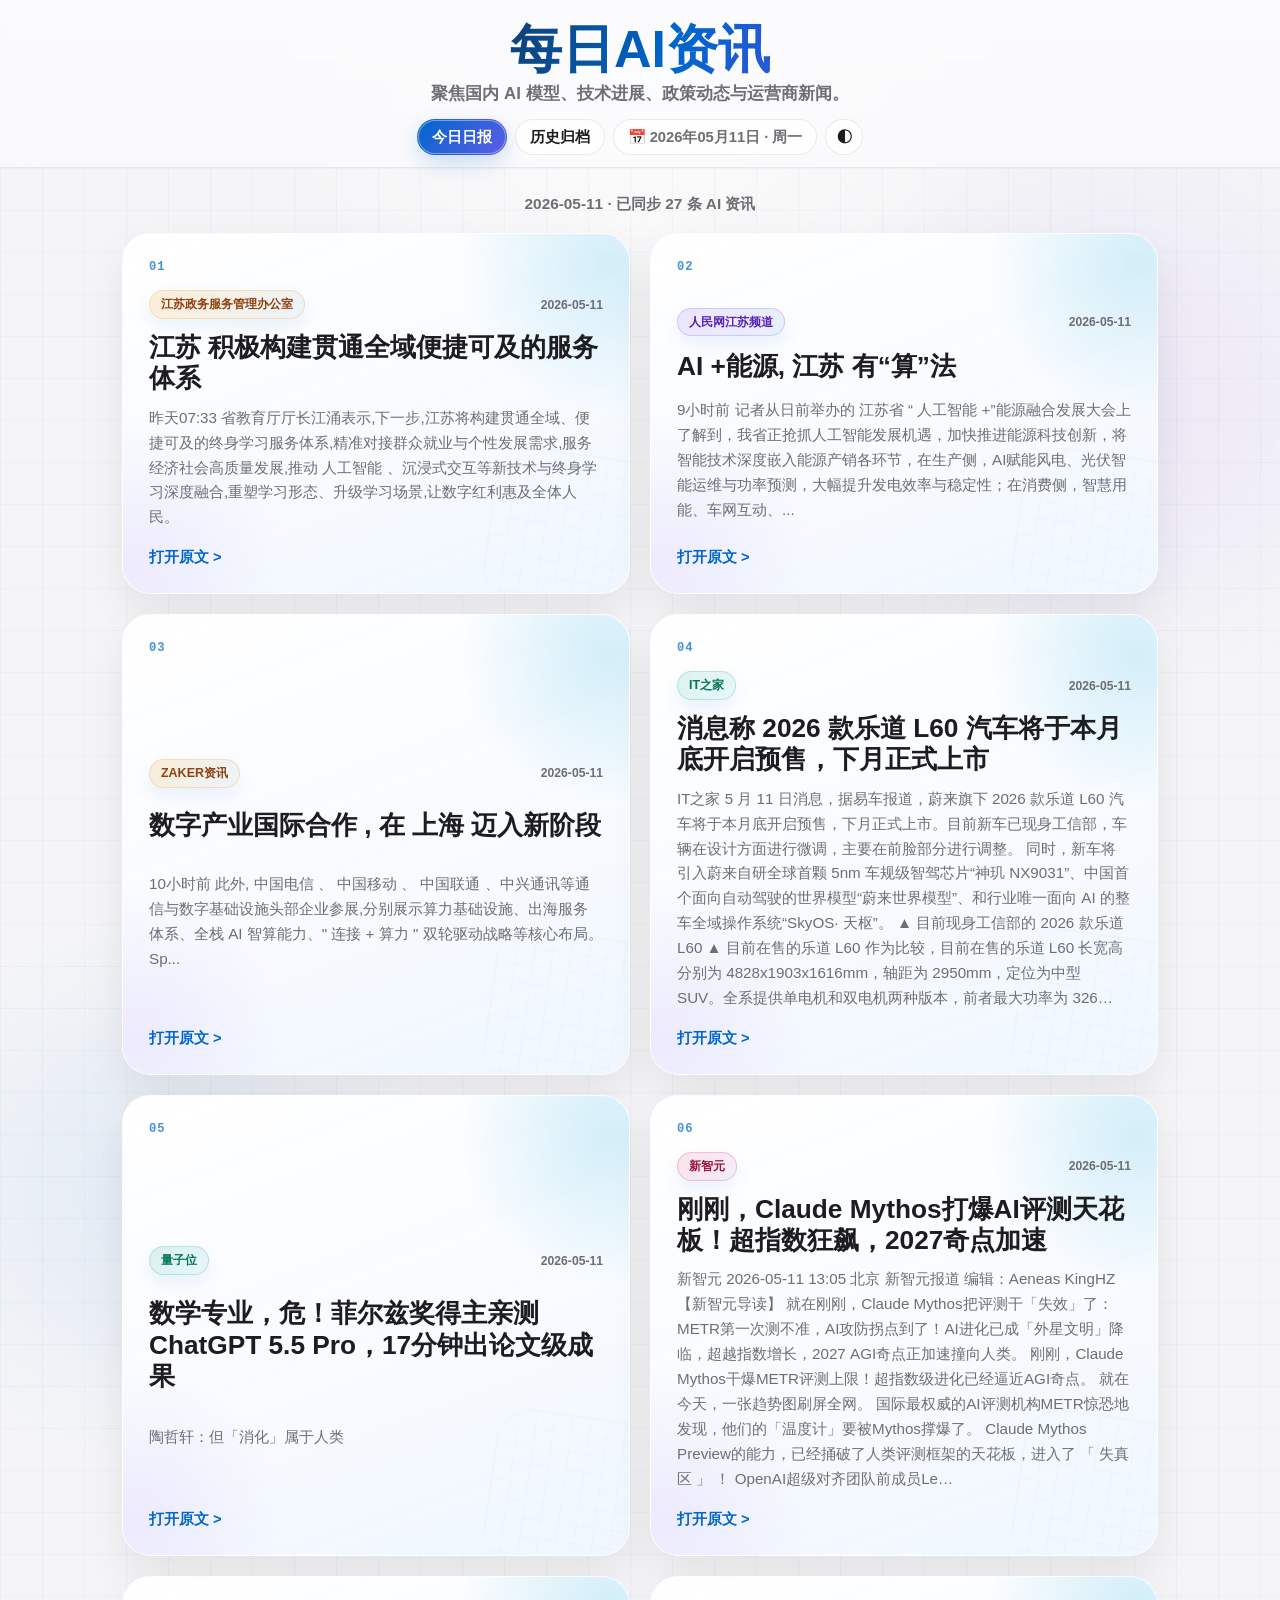
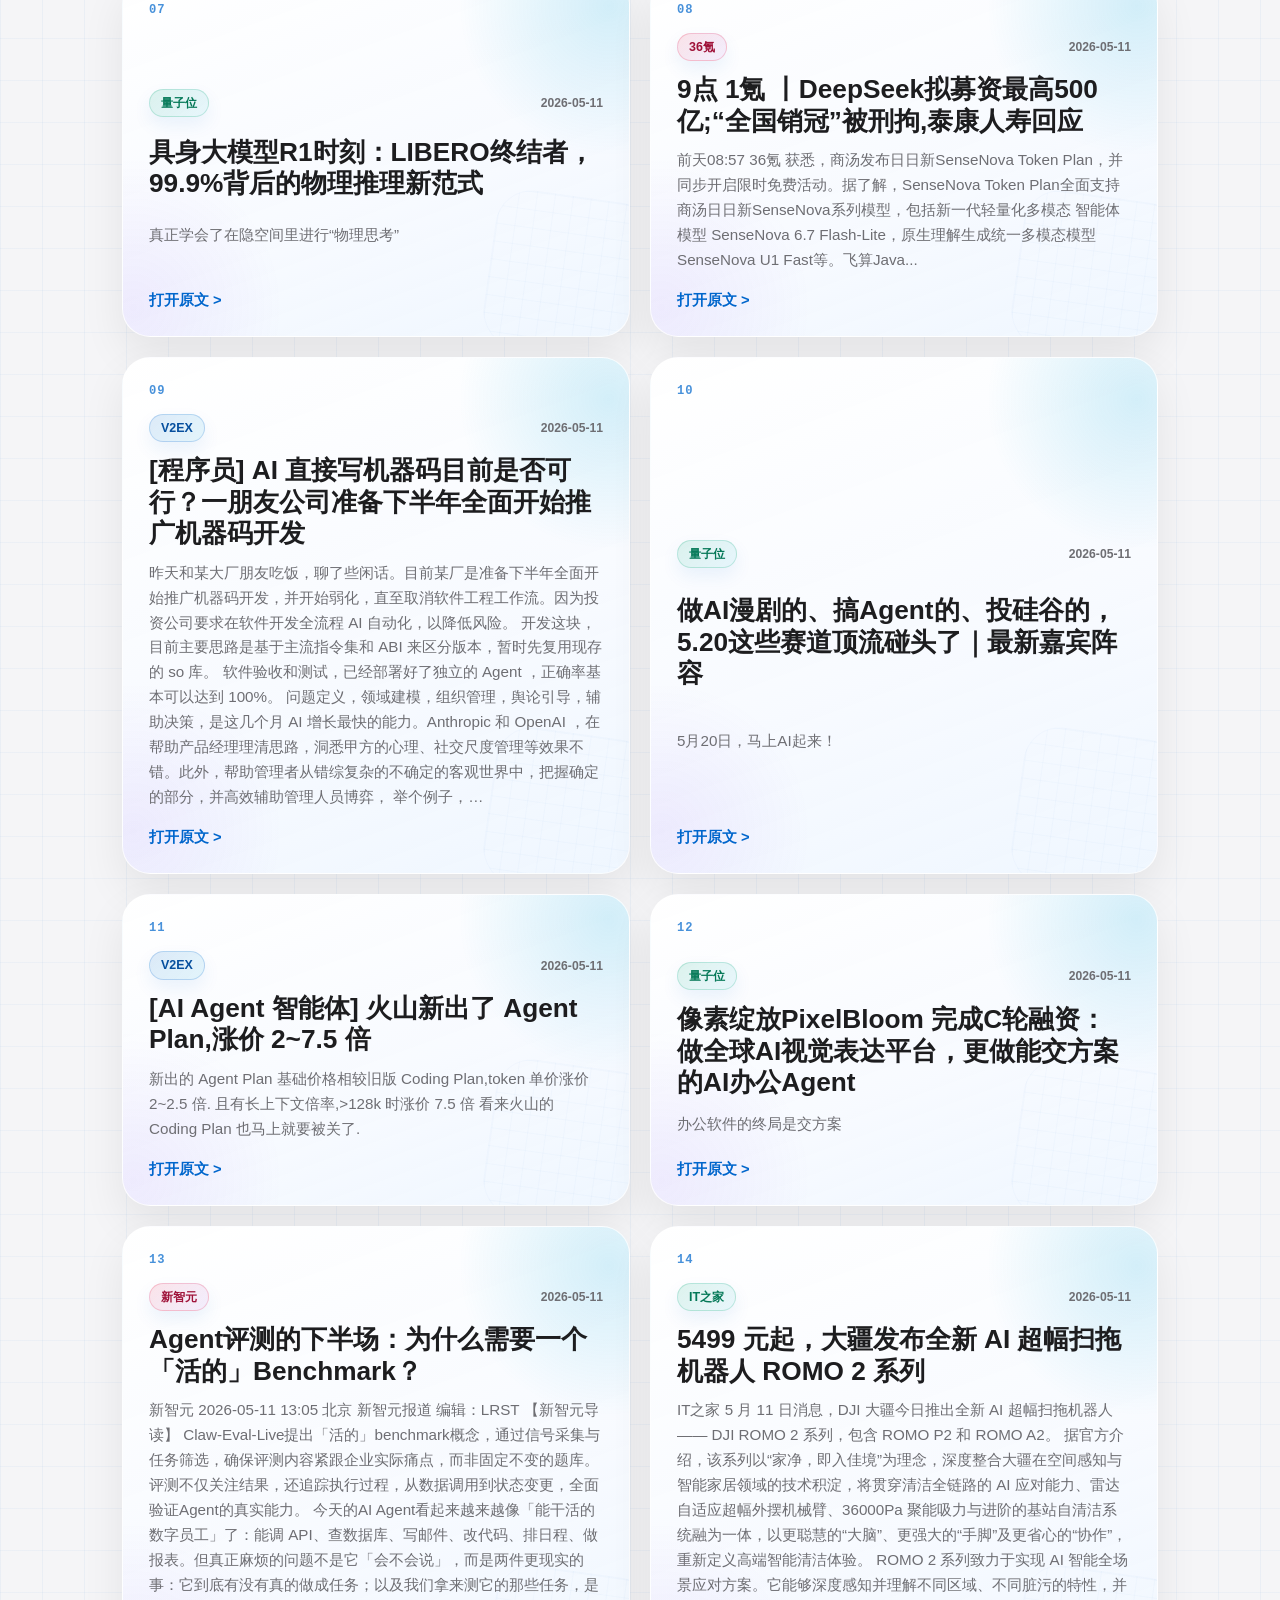
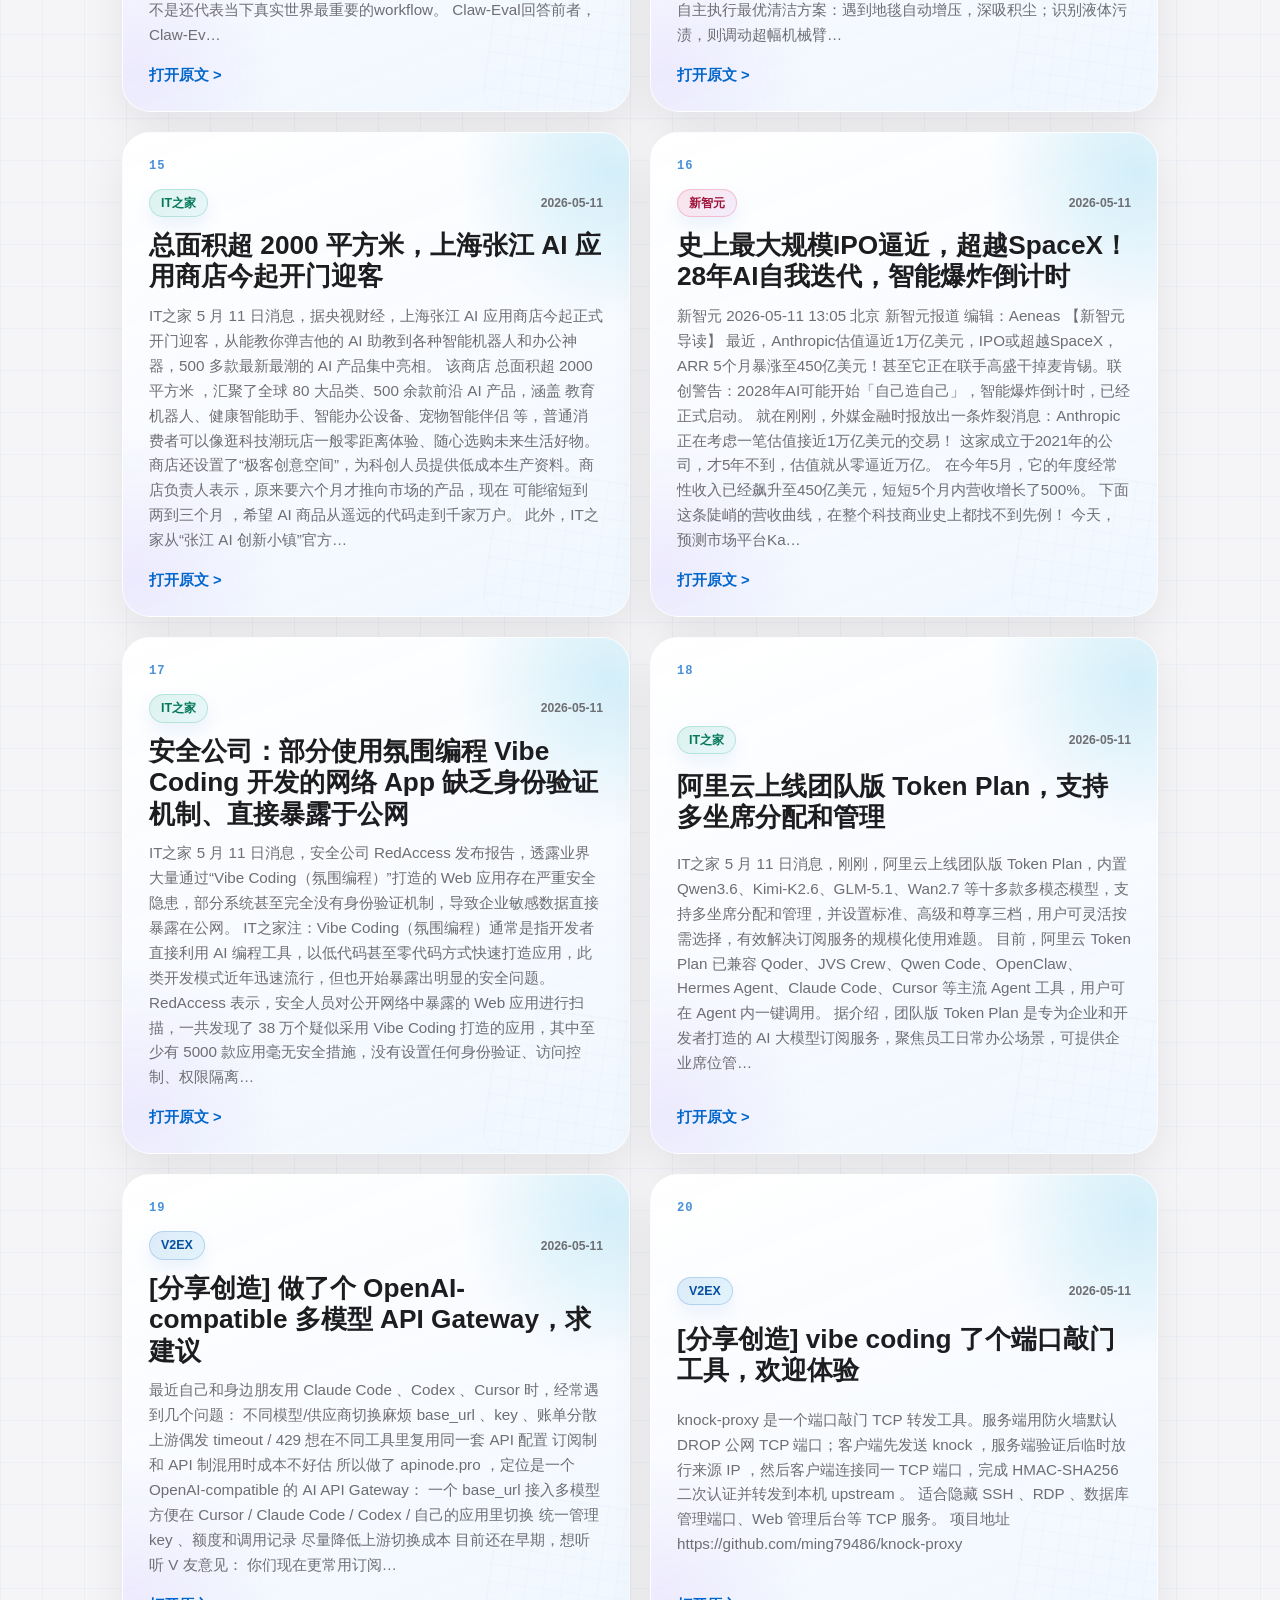
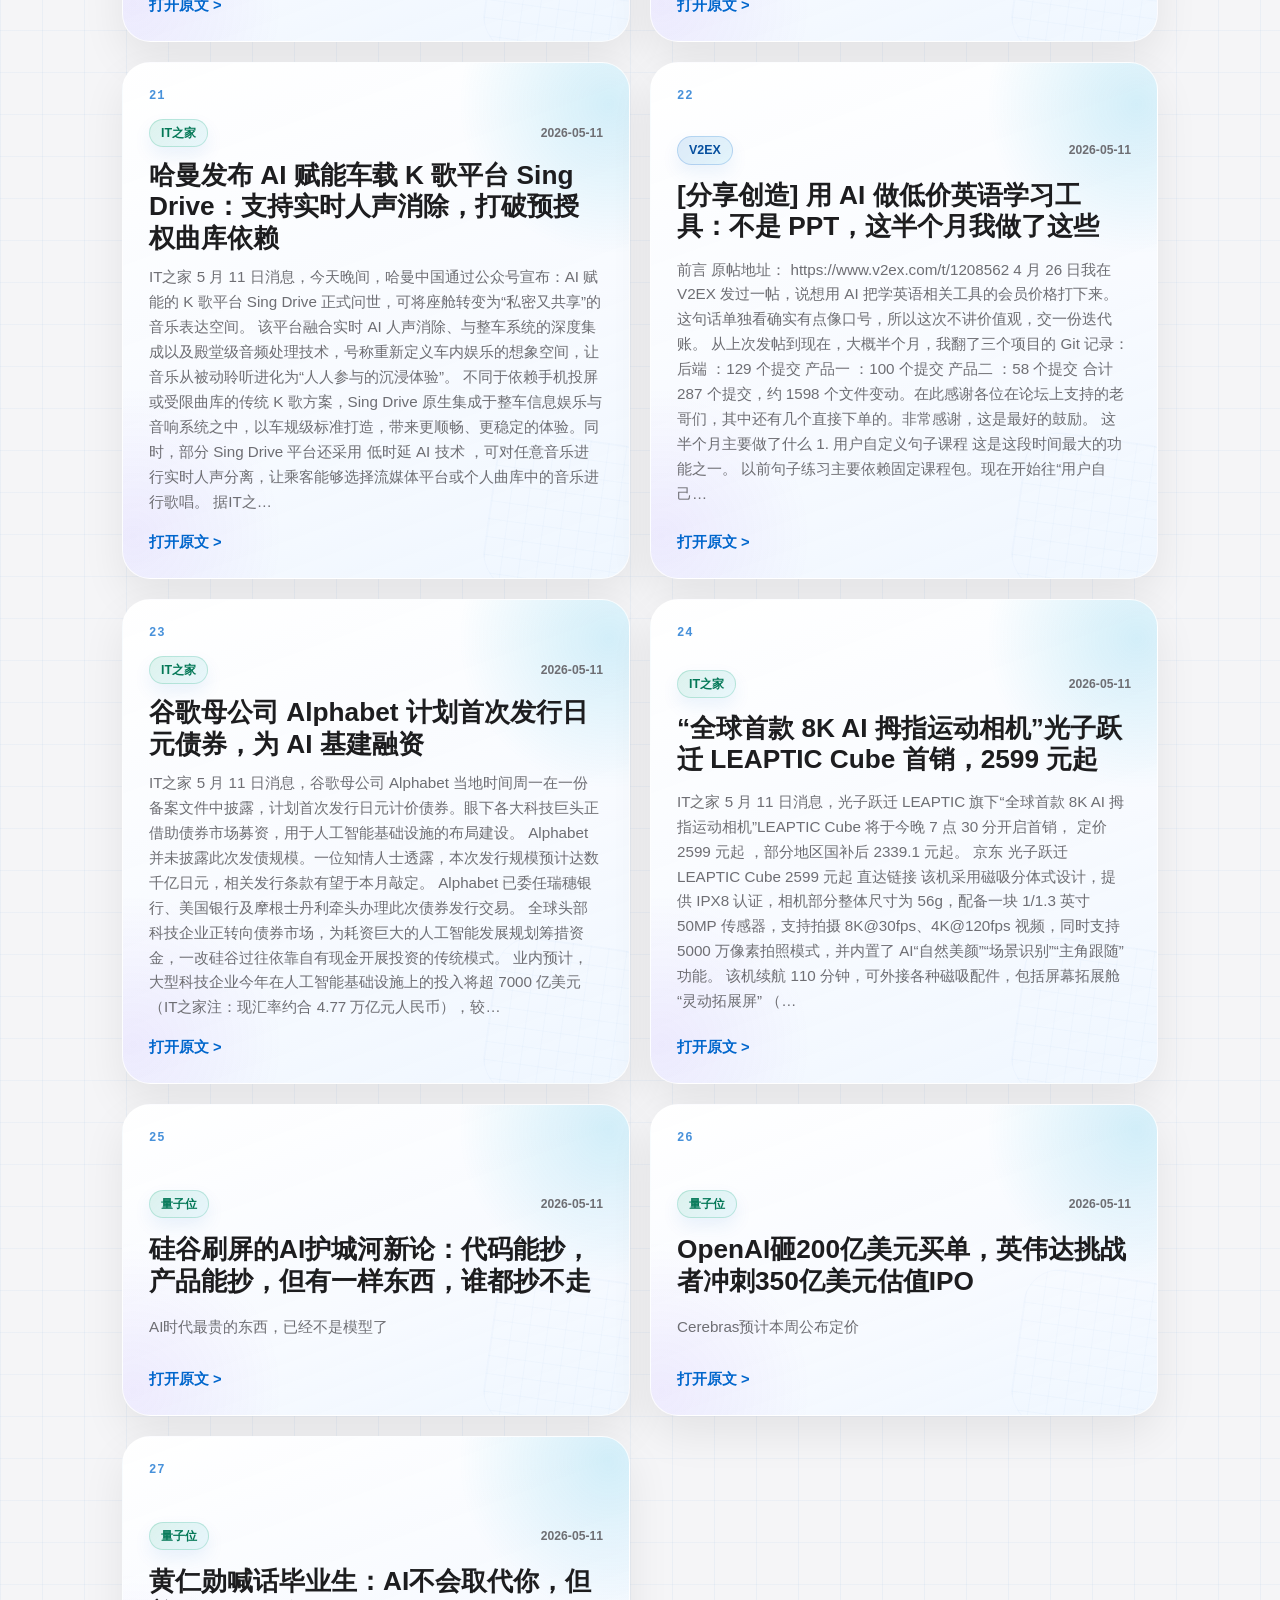
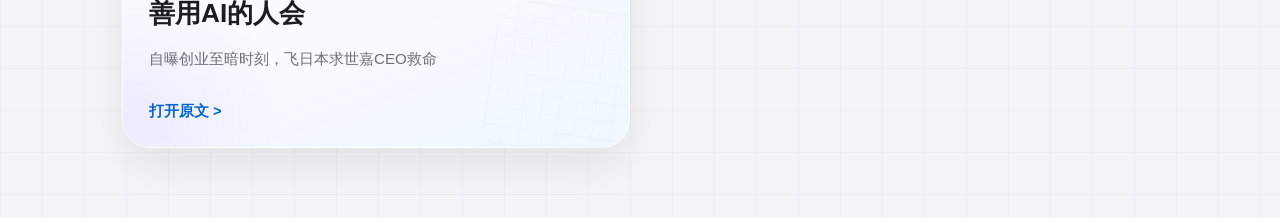
==== docs/ai-news.html @ 4b7abf81 "Baseline AI daily brief RSS" ====
<!doctype html>
<html lang="zh-CN">
<head>
  <meta charset="utf-8">
  <meta name="viewport" content="width=device-width, initial-scale=1">
  <title>每日AI资讯</title>
  <link rel="stylesheet" href="assets/css/ai-news.css">
</head>
<body data-page="today">
  <header class="site-header">
    <div class="site-header-inner">
      <h1>每日AI资讯</h1>
      <p class="site-subtitle">聚焦国内 AI 模型、技术进展、政策动态与运营商新闻。</p>
      <nav class="main-menu" aria-label="页面菜单">
        <a class="menu-item active" href="ai-news.html">今日日报</a>
        <a class="menu-item" href="ai-news-archive.html">历史归档</a>
        <span class="menu-date" id="active-date">📅 加载中</span>
        <button class="theme-toggle" id="theme-toggle" type="button" aria-label="切换深浅色" title="切换深浅色">◐</button>
      </nav>
    </div>
  </header>

  <main class="page-shell">
    <section class="brief-line" id="brief-line">正在同步资讯流</section>
    <section class="news-board" id="news-board"></section>
    <section class="empty-state" id="empty-state" hidden>暂无匹配资讯</section>
  </main>

  <script src="assets/js/ai-news.js" defer></script>
</body>
</html>
---- docs/assets/css/ai-news.css ----
:root {
  color-scheme: light;
  --bg: #f5f5f7;
  --surface: #ffffff;
  --surface-soft: #fbfbfd;
  --text: #1d1d1f;
  --muted: #6e6e73;
  --line: rgba(0, 0, 0, 0.08);
  --tech-line: rgba(0, 102, 204, 0.16);
  --blue: #0066cc;
  --blue-hover: #0071e3;
  --cyan: #00a7d9;
  --green: #00a676;
  --orange: #f59e0b;
  --rose: #e11d48;
  --violet: #7c3aed;
  --shadow: 0 18px 44px rgba(0, 0, 0, 0.075);
}

:root[data-theme="dark"] {
  color-scheme: dark;
  --bg: #061018;
  --surface: #0d1722;
  --surface-soft: #132232;
  --text: #f2f4f8;
  --muted: #b4c1cf;
  --line: rgba(143, 213, 255, 0.16);
  --tech-line: rgba(43, 226, 255, 0.34);
  --blue: #39b8ff;
  --blue-hover: #72d8ff;
  --cyan: #27f0ff;
  --green: #4dffba;
  --orange: #f7b955;
  --rose: #ff6f9e;
  --violet: #8e7cff;
  --shadow: 0 18px 52px rgba(0, 0, 0, 0.46);
}

* {
  box-sizing: border-box;
}

html {
  background: var(--bg);
}

body {
  min-height: 100vh;
  margin: 0;
  background:
    linear-gradient(90deg, rgba(0, 102, 204, 0.045) 1px, transparent 1px),
    linear-gradient(180deg, rgba(0, 102, 204, 0.035) 1px, transparent 1px),
    radial-gradient(circle at 12% 18%, rgba(0, 113, 227, 0.08), transparent 280px),
    radial-gradient(circle at 88% 6%, rgba(124, 58, 237, 0.08), transparent 300px),
    radial-gradient(circle at top, rgba(255, 255, 255, 0.9), transparent 390px),
    var(--bg);
  background-size: 42px 42px, 42px 42px, auto, auto, auto, auto;
  color: var(--text);
  font-family: -apple-system, BlinkMacSystemFont, "SF Pro Text", "Helvetica Neue", "PingFang SC", "Microsoft YaHei", Arial, sans-serif;
  -webkit-font-smoothing: antialiased;
}

:root[data-theme="dark"] body {
  background:
    linear-gradient(90deg, rgba(39, 240, 255, 0.075) 1px, transparent 1px),
    linear-gradient(180deg, rgba(57, 184, 255, 0.055) 1px, transparent 1px),
    radial-gradient(circle at 16% 16%, rgba(39, 240, 255, 0.16), transparent 300px),
    radial-gradient(circle at 86% 4%, rgba(77, 255, 186, 0.1), transparent 300px),
    radial-gradient(circle at top, rgba(15, 39, 58, 0.82), transparent 420px),
    var(--bg);
  background-size: 42px 42px, 42px 42px, auto, auto, auto, auto;
}

a {
  color: inherit;
}

.site-header {
  position: sticky;
  top: 0;
  z-index: 10;
  border-bottom: 1px solid var(--line);
  background: linear-gradient(180deg, rgba(251, 251, 253, 0.86), rgba(251, 251, 253, 0.7));
  backdrop-filter: saturate(180%) blur(20px);
}

:root[data-theme="dark"] .site-header {
  background: linear-gradient(180deg, rgba(7, 17, 27, 0.94), rgba(7, 17, 27, 0.78));
  box-shadow: 0 1px 0 rgba(39, 240, 255, 0.1), 0 18px 38px rgba(0, 0, 0, 0.22);
}

.site-header-inner {
  max-width: 1080px;
  margin: 0 auto;
  padding: 14px 22px 12px;
}

.site-header h1 {
  margin: 8px auto 6px;
  max-width: 860px;
  font-size: clamp(1.7rem, 4.6vw, 3.25rem);
  line-height: 1.05;
  letter-spacing: 0;
  text-align: center;
  background: linear-gradient(105deg, #1d1d1f 14%, #0066cc 54%, #7c3aed 90%);
  -webkit-background-clip: text;
  background-clip: text;
  color: transparent;
}

:root[data-theme="dark"] .site-header h1 {
  background: linear-gradient(105deg, #f2f4f8 10%, #27f0ff 48%, #4dffba 88%);
  -webkit-background-clip: text;
  background-clip: text;
}

.site-subtitle {
  max-width: 720px;
  margin: 0 auto 14px;
  color: var(--muted);
  font-size: clamp(0.9rem, 1.6vw, 1.05rem);
  font-weight: 600;
  line-height: 1.35;
  text-align: center;
}

.main-menu {
  display: flex;
  flex-wrap: wrap;
  gap: 8px;
  align-items: center;
  justify-content: center;
}

.menu-item,
.menu-date,
.theme-toggle {
  display: inline-flex;
  align-items: center;
  min-height: 36px;
  border: 1px solid var(--line);
  border-radius: 999px;
  background: rgba(255, 255, 255, 0.72);
  color: var(--text);
  font: inherit;
  font-size: 0.92rem;
  font-weight: 600;
  padding: 7px 14px;
  text-decoration: none;
}

:root[data-theme="dark"] .menu-item,
:root[data-theme="dark"] .menu-date,
:root[data-theme="dark"] .theme-toggle {
  border-color: rgba(87, 208, 255, 0.28);
  background: rgba(12, 28, 43, 0.92);
  color: #dcefff;
  box-shadow: 0 0 0 1px rgba(39, 240, 255, 0.04) inset;
}

.menu-item,
.theme-toggle {
  transition: background-color 0.18s ease, color 0.18s ease, border-color 0.18s ease;
}

.theme-toggle {
  justify-content: center;
  width: 38px;
  cursor: pointer;
  padding: 0;
}

.menu-item:hover,
.menu-item.active,
.theme-toggle:hover {
  border-color: transparent;
  background: linear-gradient(135deg, var(--blue), #5e5ce6);
  color: #fff;
  box-shadow: 0 8px 22px rgba(0, 102, 204, 0.2), 0 0 0 1px rgba(255, 255, 255, 0.4) inset;
}

:root[data-theme="dark"] .menu-item:hover,
:root[data-theme="dark"] .menu-item.active,
:root[data-theme="dark"] .theme-toggle:hover {
  border-color: rgba(39, 240, 255, 0.76);
  background: linear-gradient(135deg, rgba(0, 122, 255, 0.95), rgba(22, 213, 233, 0.86));
  color: #ffffff;
  box-shadow: 0 10px 26px rgba(39, 184, 255, 0.22), 0 0 0 1px rgba(208, 250, 255, 0.22) inset;
}

.menu-date {
  color: var(--muted);
}

:root[data-theme="dark"] .menu-date {
  color: #dcefff;
}

.page-shell {
  max-width: 1080px;
  margin: 0 auto;
  padding: 26px 22px 70px;
}

.brief-line {
  margin: 0 auto 18px;
  max-width: 760px;
  color: var(--muted);
  font-size: 0.96rem;
  font-weight: 600;
  text-align: center;
}

.archive-strip {
  margin: -8px 0 18px;
  overflow-x: auto;
  padding: 4px 0 8px;
  scrollbar-width: thin;
}

:root[data-theme="dark"] .archive-strip {
  scrollbar-color: rgba(39, 240, 255, 0.32) transparent;
}

.date-list {
  display: flex;
  flex-wrap: nowrap;
  gap: 10px;
  justify-content: flex-start;
  min-width: max-content;
}

.date-chip {
  display: inline-flex;
  gap: 8px;
  align-items: center;
  min-height: 38px;
  border: 1px solid var(--line);
  border-radius: 999px;
  background: var(--surface-soft);
  color: var(--text);
  cursor: pointer;
  font: inherit;
  font-size: 0.92rem;
  font-weight: 600;
  padding: 8px 13px;
  transition: background-color 0.18s ease, color 0.18s ease;
}

:root[data-theme="dark"] .date-chip {
  border-color: rgba(87, 208, 255, 0.28);
  background: rgba(12, 28, 43, 0.92);
  color: #dcefff;
}

.date-chip strong {
  display: inline-flex;
  align-items: center;
  justify-content: center;
  min-width: 26px;
  height: 22px;
  border-radius: 999px;
  background: rgba(0, 102, 204, 0.1);
  color: var(--blue);
  font-size: 0.78rem;
  font-weight: 800;
  line-height: 1;
}

.date-chip.active,
.date-chip:hover {
  background: linear-gradient(135deg, var(--blue), #5e5ce6);
  color: #fff;
  border-color: transparent;
}

:root[data-theme="dark"] .date-chip.active,
:root[data-theme="dark"] .date-chip:hover {
  background: linear-gradient(135deg, rgba(0, 122, 255, 0.95), rgba(22, 213, 233, 0.86));
  box-shadow: 0 10px 26px rgba(39, 184, 255, 0.18);
}

.date-chip.active strong,
.date-chip:hover strong {
  background: rgba(255, 255, 255, 0.22);
  color: #fff;
}

.news-board {
  display: grid;
  grid-template-columns: repeat(2, minmax(0, 1fr));
  gap: 20px;
}

.news-card {
  position: relative;
  display: grid;
  gap: 16px;
  min-height: 312px;
  overflow: hidden;
  border: 1px solid rgba(255, 255, 255, 0.82);
  border-radius: 28px;
  background:
    radial-gradient(circle at 96% 8%, rgba(0, 167, 217, 0.16), transparent 150px),
    radial-gradient(circle at 2% 92%, rgba(124, 58, 237, 0.08), transparent 150px),
    linear-gradient(160deg, rgba(255, 255, 255, 0.98) 0%, rgba(247, 250, 255, 0.96) 58%, rgba(238, 246, 255, 0.92) 100%),
    var(--surface);
  box-shadow: var(--shadow);
  padding: 26px;
  transition: transform 0.22s ease, box-shadow 0.22s ease, border-color 0.22s ease;
}

:root[data-theme="dark"] .news-card {
  border-color: rgba(87, 208, 255, 0.17);
  background:
    radial-gradient(circle at 96% 8%, rgba(39, 240, 255, 0.14), transparent 150px),
    radial-gradient(circle at 2% 92%, rgba(77, 255, 186, 0.09), transparent 150px),
    linear-gradient(160deg, rgba(12, 23, 34, 0.98) 0%, rgba(11, 32, 48, 0.96) 58%, rgba(8, 43, 54, 0.92) 100%),
    var(--surface);
}

:root[data-theme="dark"] .news-card::after {
  border-color: rgba(39, 240, 255, 0.09);
  background:
    linear-gradient(90deg, rgba(39, 240, 255, 0.09) 1px, transparent 1px),
    linear-gradient(180deg, rgba(39, 240, 255, 0.09) 1px, transparent 1px);
}

:root[data-theme="dark"] .news-card:hover {
  box-shadow: 0 26px 62px rgba(0, 184, 255, 0.15);
}

.news-card::after {
  position: absolute;
  right: -18px;
  bottom: -18px;
  width: 156px;
  height: 156px;
  border: 1px solid rgba(0, 102, 204, 0.07);
  border-radius: 36px;
  content: "";
  background:
    linear-gradient(90deg, rgba(0, 102, 204, 0.07) 1px, transparent 1px),
    linear-gradient(180deg, rgba(0, 102, 204, 0.07) 1px, transparent 1px);
  background-size: 18px 18px;
  opacity: 0.34;
  pointer-events: none;
  transform: rotate(8deg);
}

.news-card:hover {
  transform: translateY(-3px);
  border-color: var(--tech-line);
  box-shadow: 0 26px 58px rgba(0, 70, 150, 0.13);
}

.card-index {
  color: rgba(0, 102, 204, 0.72);
  font-family: ui-monospace, SFMono-Regular, Menlo, Monaco, Consolas, monospace;
  font-size: 0.76rem;
  font-weight: 800;
  letter-spacing: 0.08em;
}

:root[data-theme="dark"] .card-index {
  color: rgba(39, 240, 255, 0.82);
}

.card-body {
  display: grid;
  min-width: 0;
  position: relative;
  z-index: 1;
}

.card-meta {
  display: flex;
  justify-content: space-between;
  gap: 14px;
  align-items: center;
  color: var(--muted);
  font-size: 0.82rem;
  font-weight: 600;
}

.source-pill {
  display: inline-flex;
  align-items: center;
  min-width: 0;
  max-width: 62%;
  overflow: hidden;
  text-overflow: ellipsis;
  white-space: nowrap;
  border: 1px solid rgba(0, 102, 204, 0.18);
  border-radius: 999px;
  background: rgba(0, 102, 204, 0.1);
  color: #064f9e;
  font-size: 0.78rem;
  font-weight: 800;
  line-height: 1;
  padding: 7px 11px;
  box-shadow: 0 8px 18px rgba(0, 102, 204, 0.08);
}

:root[data-theme="dark"] .source-pill {
  box-shadow: none;
}

:root[data-theme="dark"] .source-pill--0 {
  color: #9fd4ff;
}

:root[data-theme="dark"] .source-pill--1 {
  color: #c7b8ff;
}

:root[data-theme="dark"] .source-pill--2 {
  color: #8df0c3;
}

:root[data-theme="dark"] .source-pill--3 {
  color: #ffd18a;
}

:root[data-theme="dark"] .source-pill--4 {
  color: #ff9db1;
}

.source-pill--0 {
  border-color: rgba(0, 102, 204, 0.2);
  background: linear-gradient(135deg, rgba(0, 102, 204, 0.13), rgba(0, 167, 217, 0.1));
  color: #064f9e;
}

.source-pill--1 {
  border-color: rgba(124, 58, 237, 0.2);
  background: linear-gradient(135deg, rgba(124, 58, 237, 0.13), rgba(0, 102, 204, 0.08));
  color: #5b21b6;
}

.source-pill--2 {
  border-color: rgba(0, 166, 118, 0.2);
  background: linear-gradient(135deg, rgba(0, 166, 118, 0.13), rgba(0, 167, 217, 0.08));
  color: #047857;
}

.source-pill--3 {
  border-color: rgba(245, 158, 11, 0.24);
  background: linear-gradient(135deg, rgba(245, 158, 11, 0.16), rgba(0, 102, 204, 0.06));
  color: #92400e;
}

.source-pill--4 {
  border-color: rgba(225, 29, 72, 0.2);
  background: linear-gradient(135deg, rgba(225, 29, 72, 0.12), rgba(124, 58, 237, 0.08));
  color: #9f1239;
}

.card-meta time {
  flex: 0 0 auto;
  color: var(--muted);
  font-size: 0.76rem;
  font-weight: 700;
}

.news-card h2 {
  margin: 13px 0 11px;
  font-size: clamp(1.2rem, 2.05vw, 1.68rem);
  line-height: 1.2;
  letter-spacing: 0;
  font-weight: 750;
}

.news-card h2 a {
  text-decoration: none;
}

.news-card h2 a:hover {
  color: var(--blue-hover);
}

.news-card p {
  margin: 0;
  color: var(--muted);
  font-size: 0.95rem;
  font-weight: 500;
  line-height: 1.64;
}

.detail-link {
  align-self: end;
  justify-self: start;
  margin-top: 18px;
  color: var(--blue);
  font-size: 0.92rem;
  font-weight: 700;
  text-decoration: none;
}

.detail-link::after {
  content: " >";
}

.detail-link:hover {
  color: var(--blue-hover);
  text-decoration: underline;
}

.empty-state {
  margin-top: 18px;
  border-radius: 28px;
  background: var(--surface);
  box-shadow: var(--shadow);
  color: var(--muted);
  padding: 34px;
  text-align: center;
}

@media (max-width: 820px) {
  .site-header {
    position: static;
  }

  .site-header h1 {
    margin-top: 8px;
    font-size: clamp(1.65rem, 8vw, 2.55rem);
  }

  .news-board {
    grid-template-columns: 1fr;
  }

  .news-card {
    min-height: 0;
  }
}

@media (max-width: 520px) {
  .site-header-inner,
  .page-shell {
    padding-left: 16px;
    padding-right: 16px;
  }

  .menu-date {
    justify-content: center;
  }

  .archive-strip,
  .news-card {
    border-radius: 22px;
  }

  .card-meta {
    align-items: flex-start;
    flex-direction: column;
  }

  .source-pill {
    max-width: 100%;
  }
}
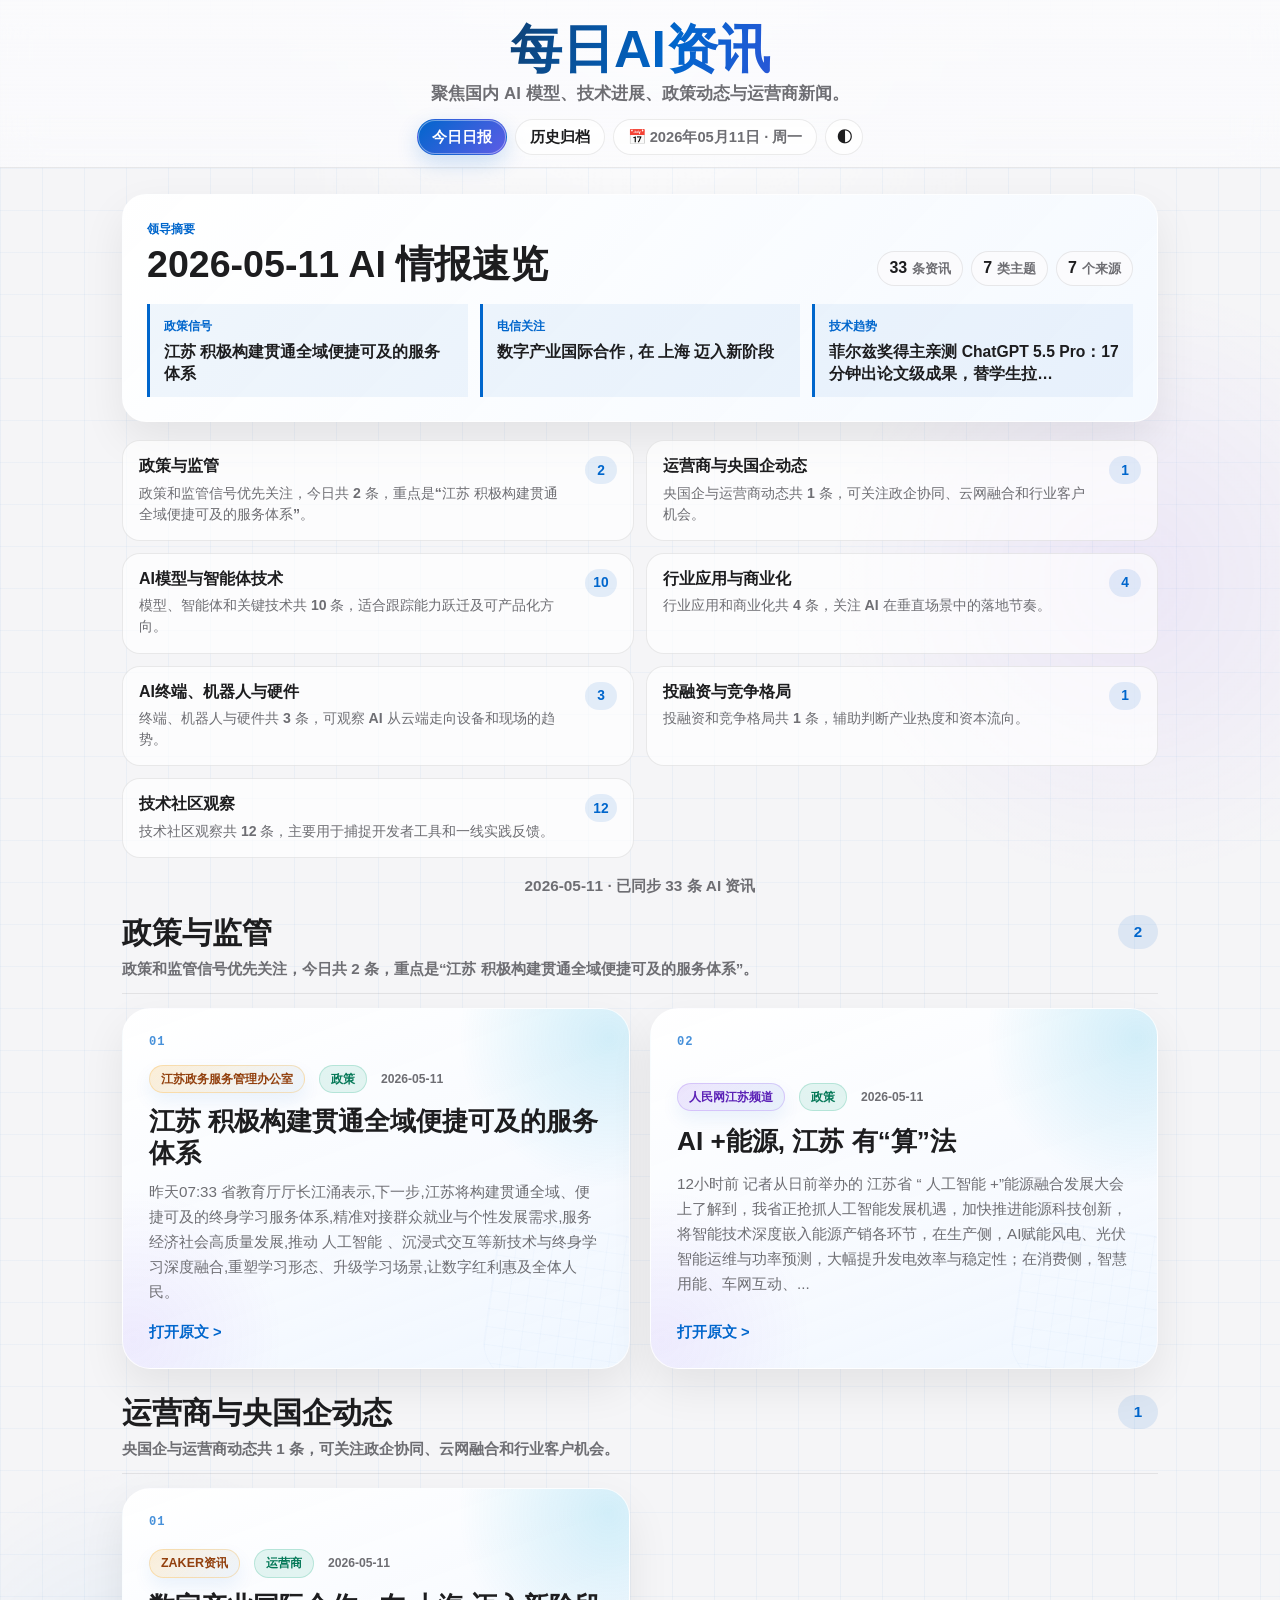
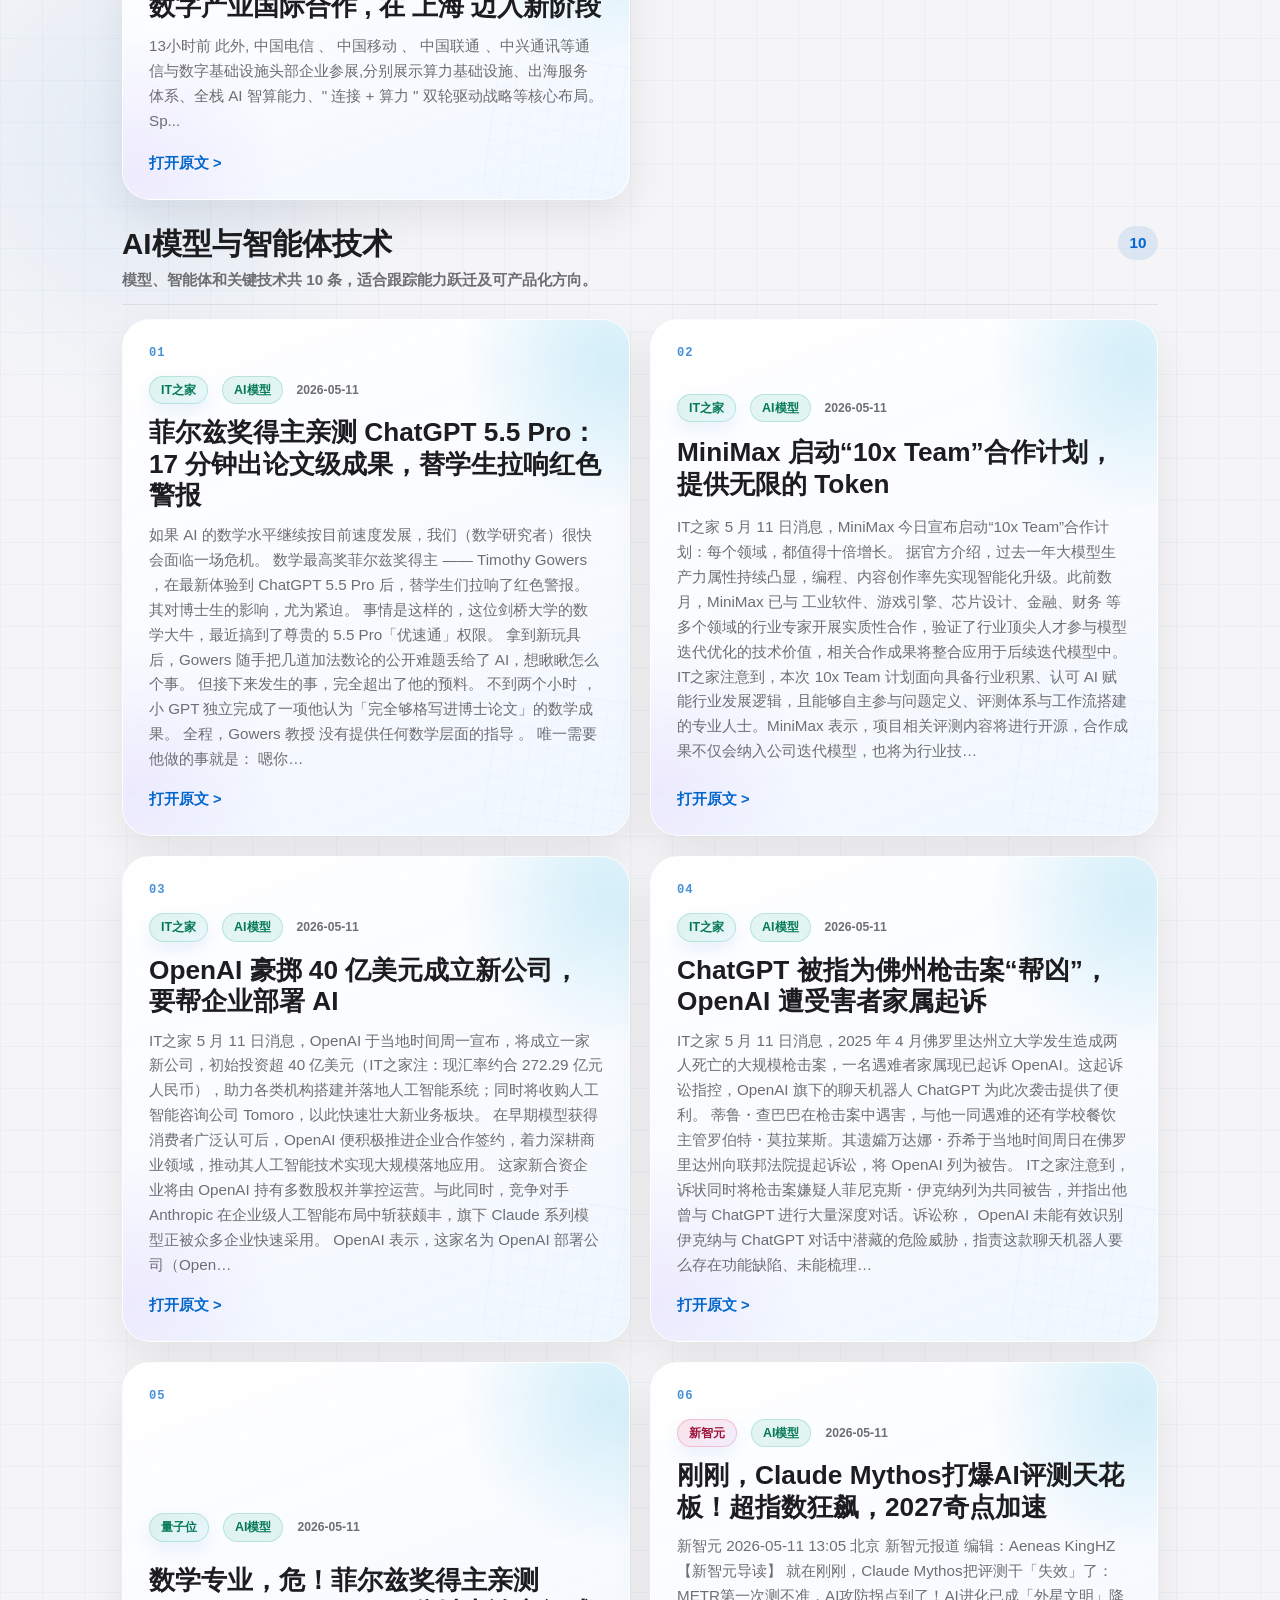
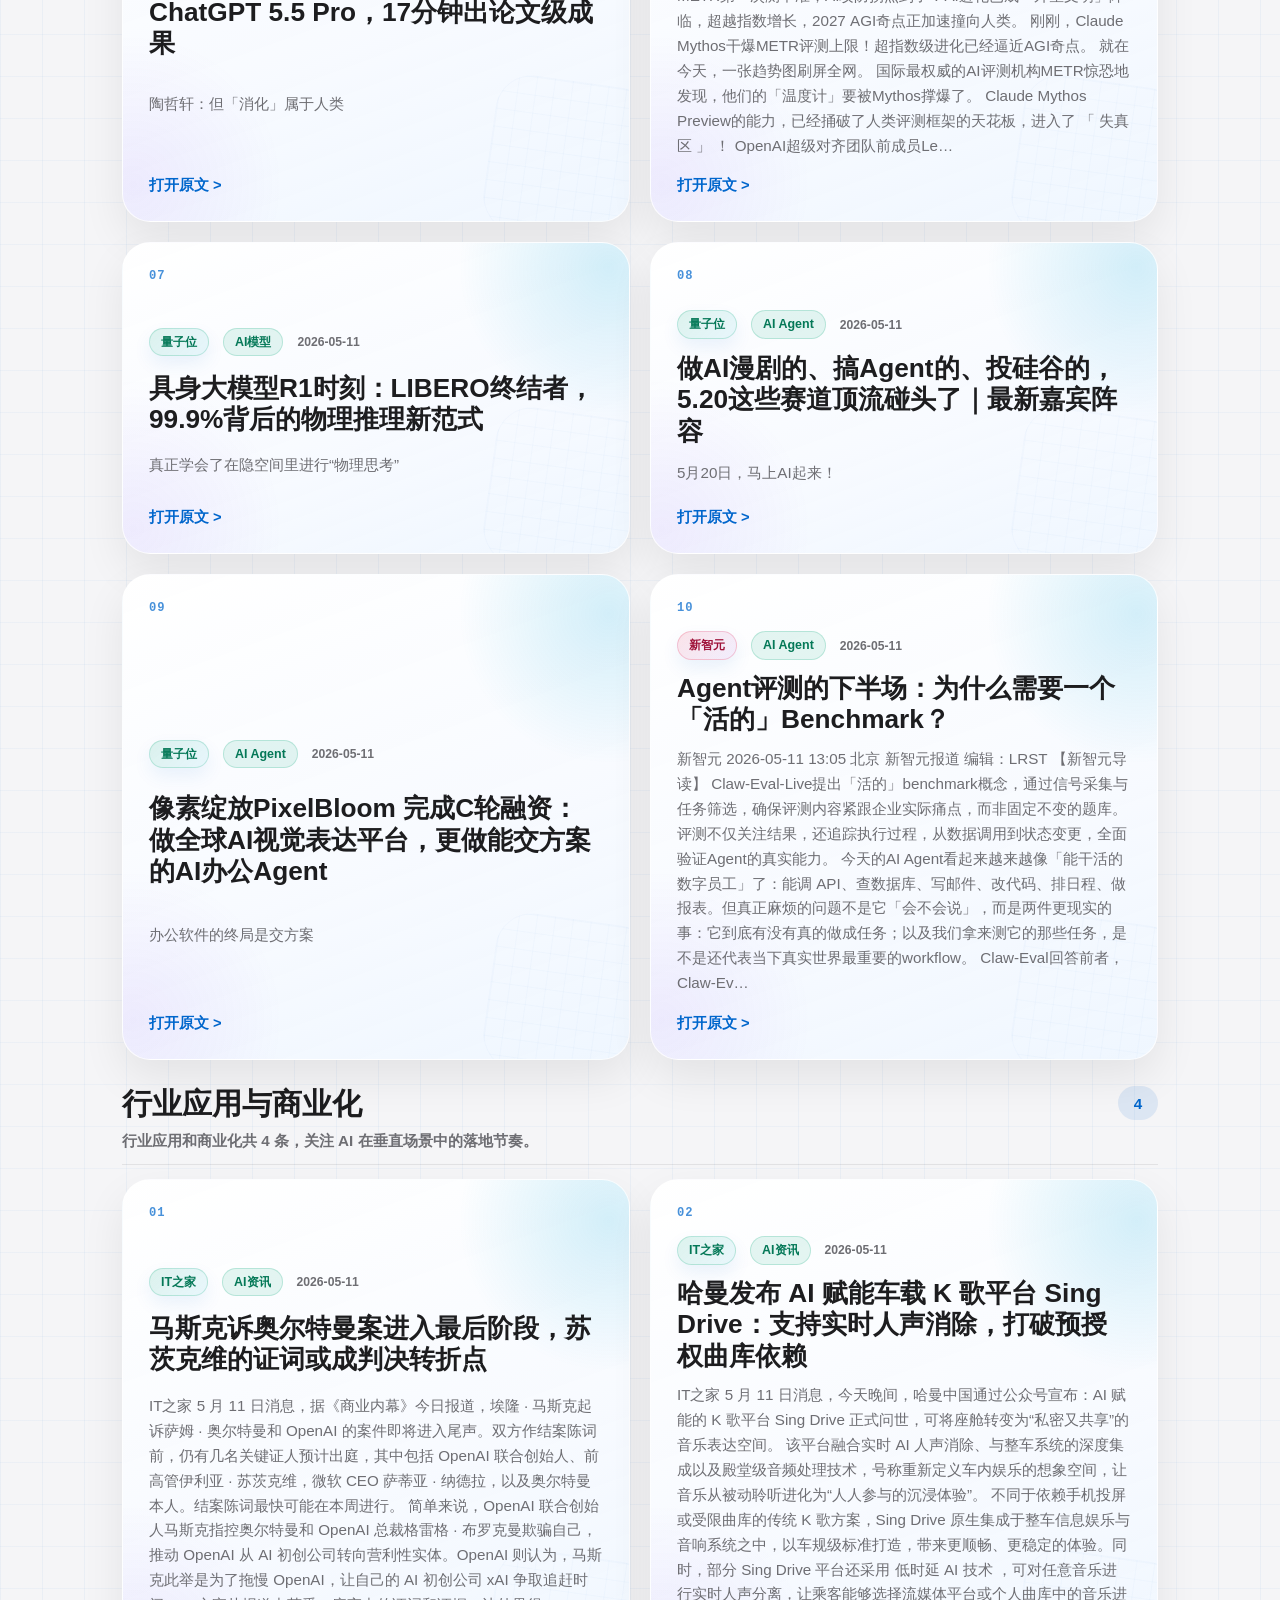
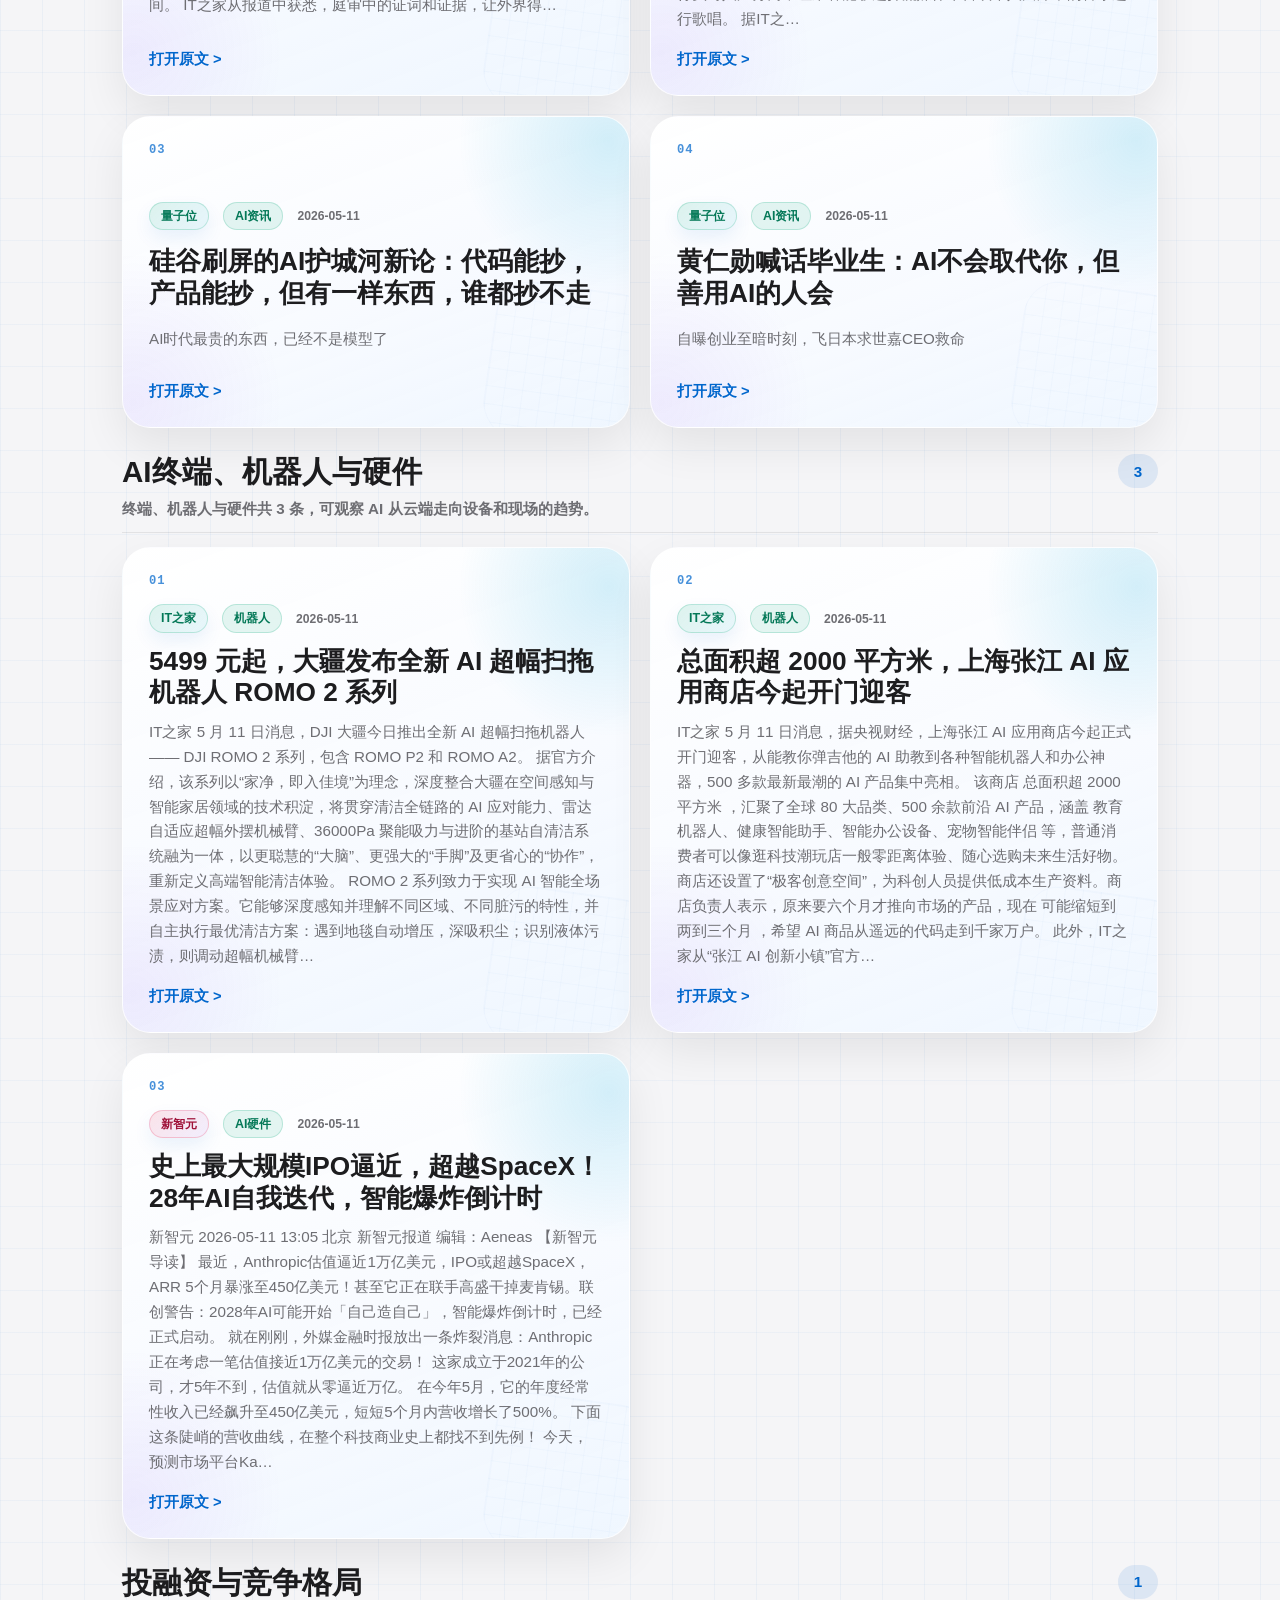
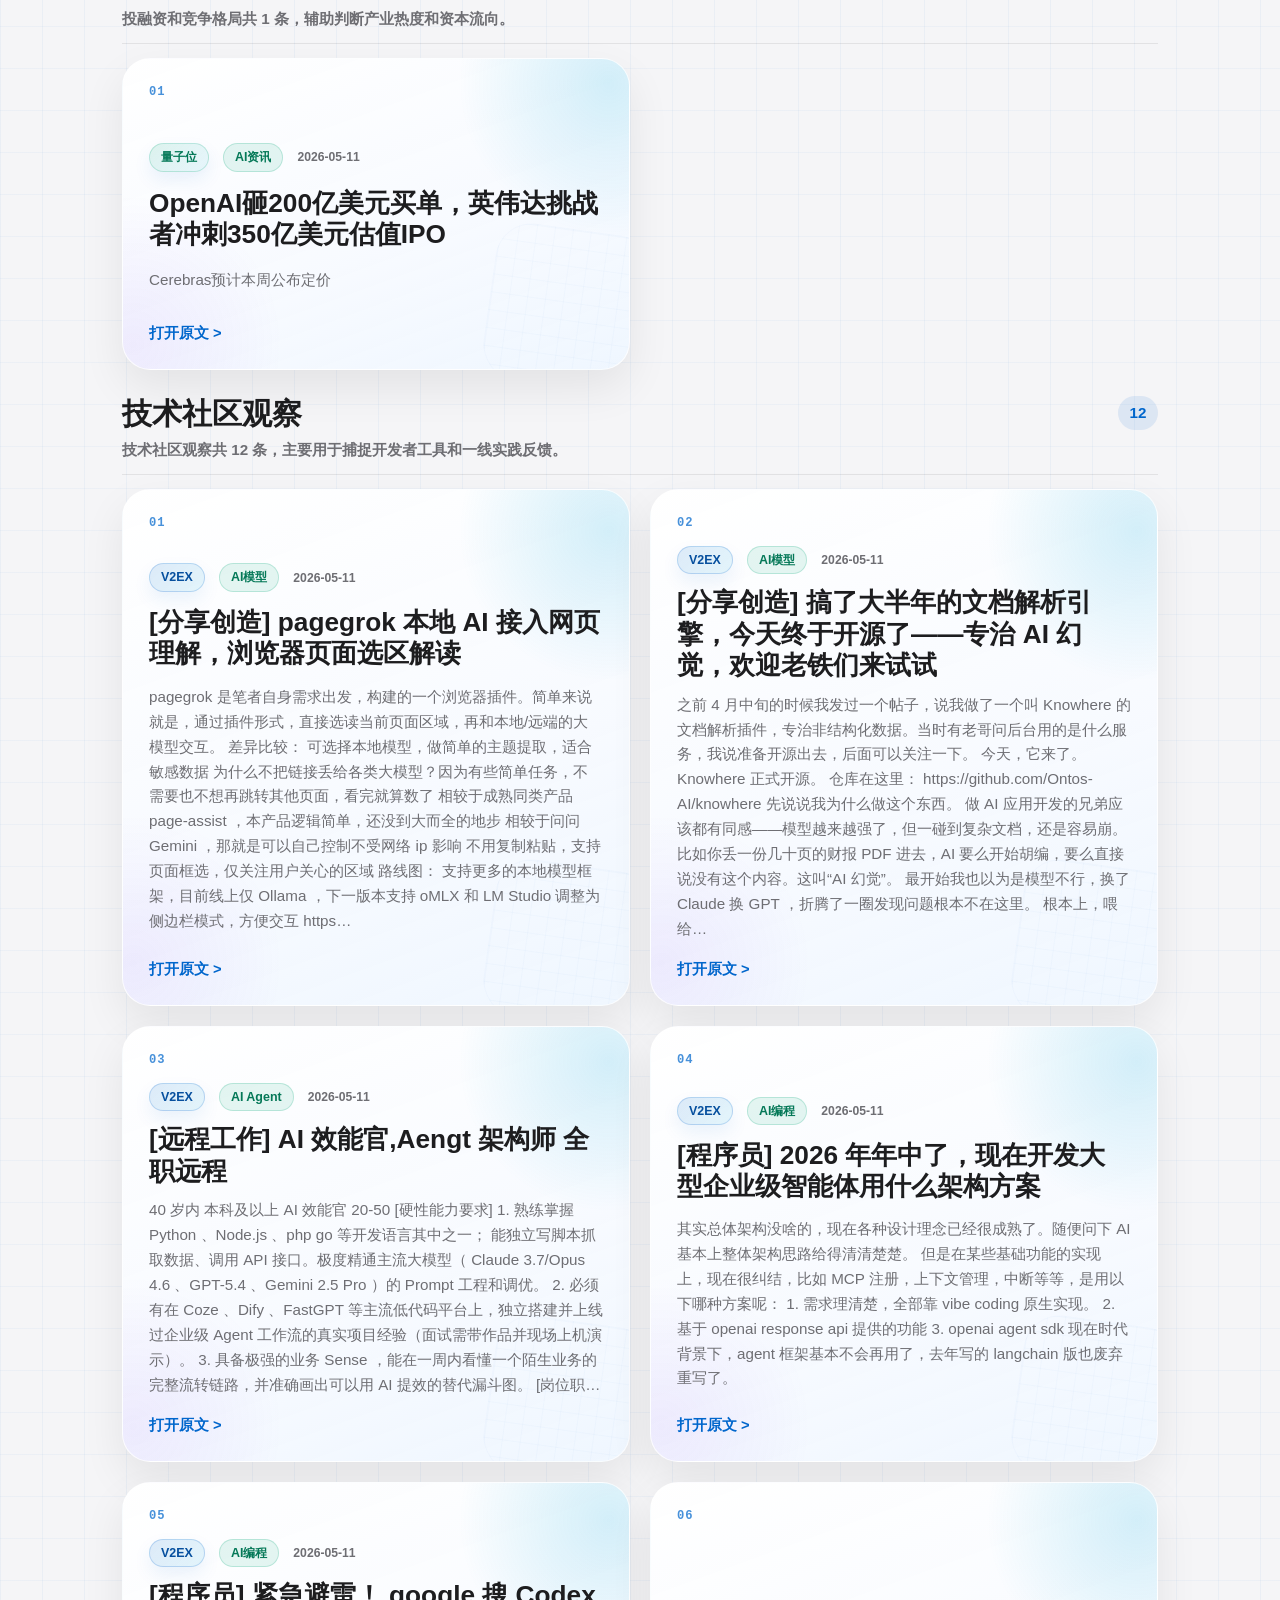
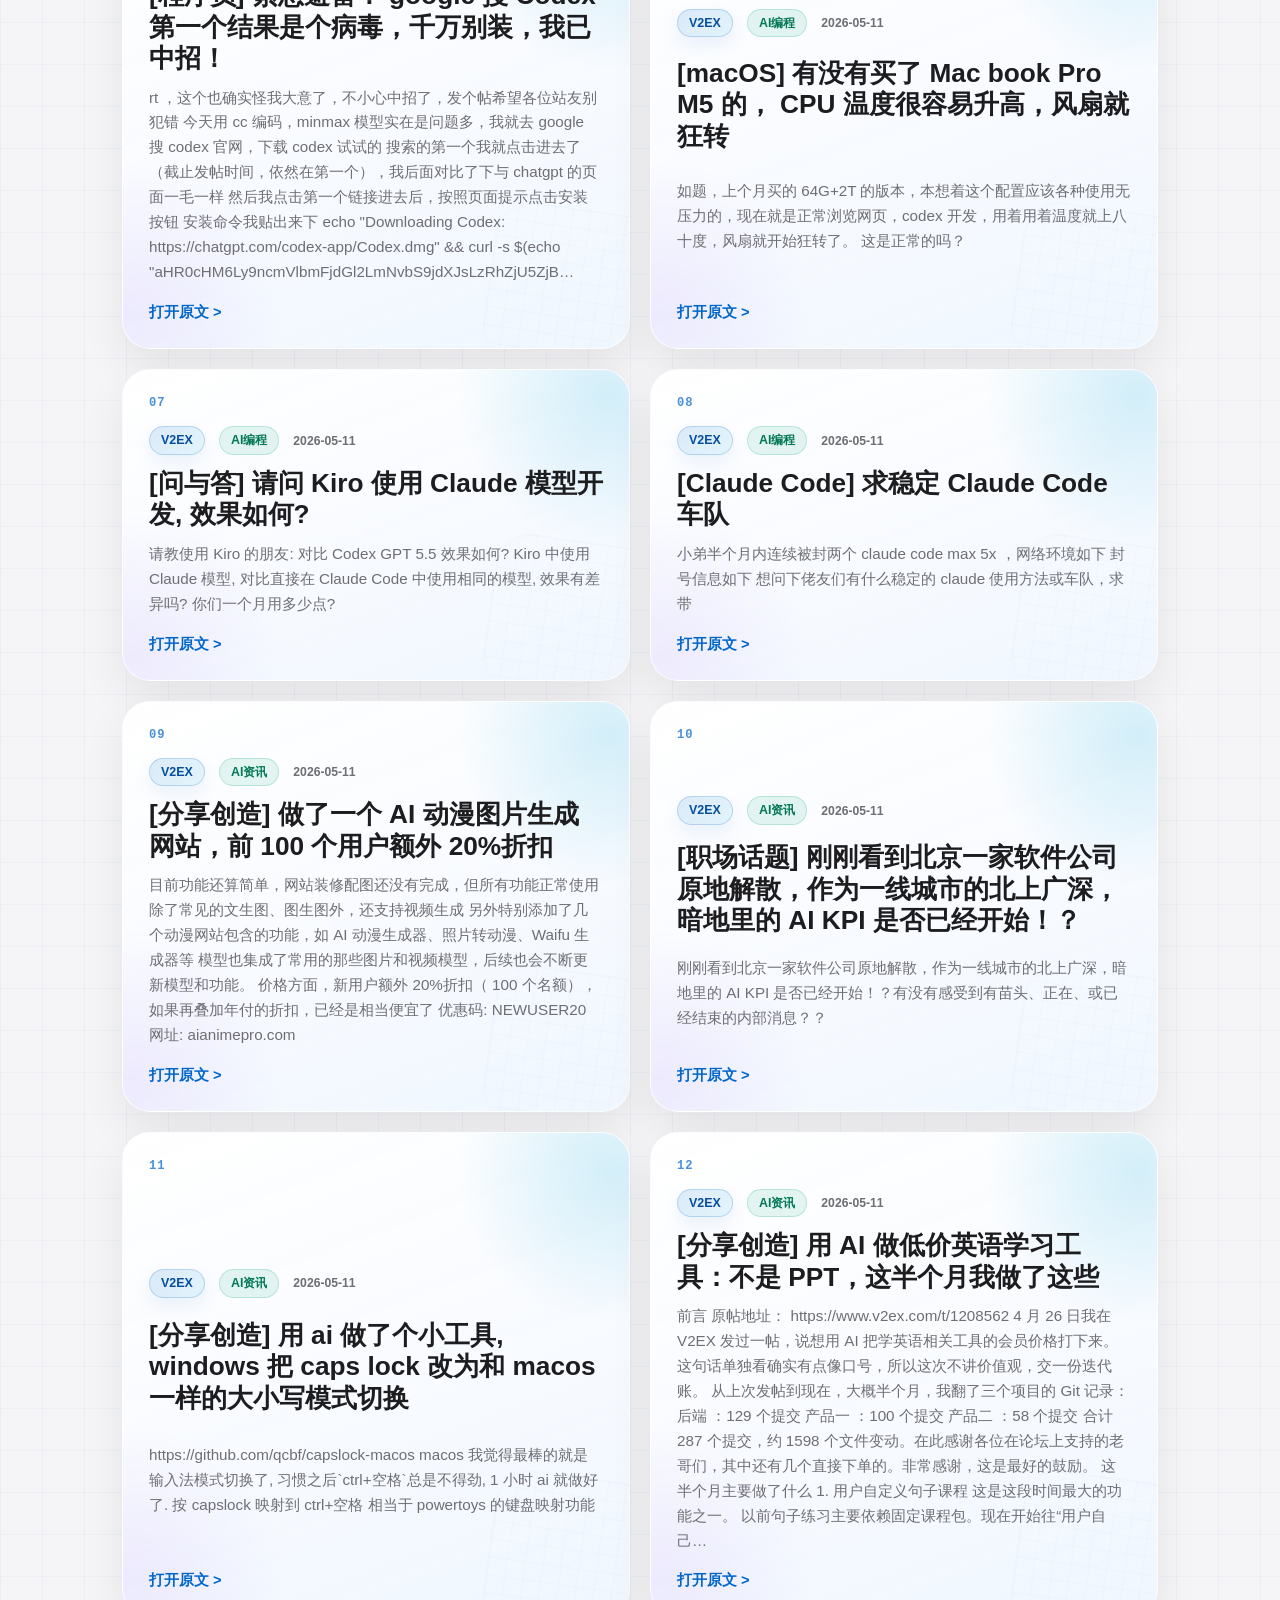
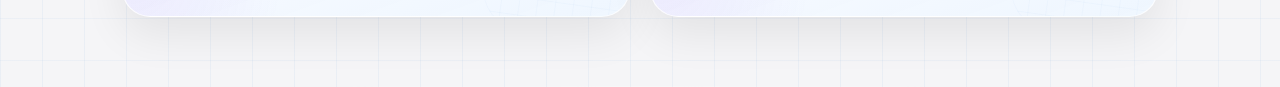
==== commit e80c8963: "Add leadership brief view" ====
--- a/docs/ai-news.html
+++ b/docs/ai-news.html
@@ -21,6 +21,8 @@
   </header>
 
   <main class="page-shell">
+    <section class="leadership-panel" id="leadership-panel"></section>
+    <section class="category-overview" id="category-overview"></section>
     <section class="brief-line" id="brief-line">正在同步资讯流</section>
     <section class="news-board" id="news-board"></section>
     <section class="empty-state" id="empty-state" hidden>暂无匹配资讯</section>
--- a/docs/assets/css/ai-news.css
+++ b/docs/assets/css/ai-news.css
@@ -211,6 +211,159 @@
   text-align: center;
 }
 
+.leadership-panel {
+  display: grid;
+  gap: 18px;
+  margin: 0 0 18px;
+  border: 1px solid rgba(255, 255, 255, 0.82);
+  border-radius: 24px;
+  background:
+    linear-gradient(135deg, rgba(255, 255, 255, 0.98), rgba(244, 249, 255, 0.94)),
+    var(--surface);
+  box-shadow: var(--shadow);
+  padding: 24px;
+}
+
+:root[data-theme="dark"] .leadership-panel {
+  border-color: rgba(87, 208, 255, 0.2);
+  background:
+    radial-gradient(circle at 88% 0, rgba(39, 240, 255, 0.12), transparent 240px),
+    linear-gradient(135deg, rgba(12, 24, 36, 0.98), rgba(9, 35, 48, 0.94)),
+    var(--surface);
+}
+
+.leadership-head {
+  display: flex;
+  gap: 18px;
+  align-items: flex-end;
+  justify-content: space-between;
+}
+
+.eyebrow {
+  display: inline-flex;
+  color: var(--blue);
+  font-size: 0.78rem;
+  font-weight: 850;
+}
+
+.leadership-head h2 {
+  margin: 6px 0 0;
+  font-size: clamp(1.45rem, 3.2vw, 2.35rem);
+  line-height: 1.1;
+}
+
+.metric-row {
+  display: flex;
+  flex-wrap: wrap;
+  gap: 8px;
+  justify-content: flex-end;
+}
+
+.metric-row span {
+  display: inline-flex;
+  gap: 5px;
+  align-items: baseline;
+  min-height: 32px;
+  border: 1px solid var(--line);
+  border-radius: 999px;
+  background: var(--surface-soft);
+  color: var(--muted);
+  font-size: 0.82rem;
+  font-weight: 700;
+  padding: 7px 11px;
+}
+
+.metric-row strong {
+  color: var(--text);
+  font-size: 1rem;
+}
+
+:root[data-theme="dark"] .metric-row span {
+  border-color: rgba(87, 208, 255, 0.26);
+  background: rgba(13, 30, 44, 0.86);
+}
+
+.insight-list {
+  display: grid;
+  grid-template-columns: repeat(3, minmax(0, 1fr));
+  gap: 12px;
+}
+
+.insight-item {
+  min-width: 0;
+  border-left: 3px solid var(--blue);
+  background: rgba(0, 102, 204, 0.06);
+  padding: 12px 14px;
+}
+
+:root[data-theme="dark"] .insight-item {
+  background: rgba(39, 240, 255, 0.07);
+}
+
+.insight-item span {
+  color: var(--blue);
+  font-size: 0.78rem;
+  font-weight: 850;
+}
+
+.insight-item p {
+  margin: 6px 0 0;
+  color: var(--text);
+  font-size: 0.98rem;
+  font-weight: 650;
+  line-height: 1.42;
+}
+
+.category-overview {
+  display: grid;
+  grid-template-columns: repeat(2, minmax(0, 1fr));
+  gap: 12px;
+  margin: 0 0 18px;
+}
+
+.category-brief {
+  display: flex;
+  gap: 14px;
+  align-items: flex-start;
+  justify-content: space-between;
+  min-width: 0;
+  border: 1px solid var(--line);
+  border-radius: 18px;
+  background: rgba(255, 255, 255, 0.68);
+  padding: 15px 16px;
+}
+
+:root[data-theme="dark"] .category-brief {
+  border-color: rgba(87, 208, 255, 0.18);
+  background: rgba(12, 28, 43, 0.76);
+}
+
+.category-brief h3 {
+  margin: 0;
+  font-size: 1rem;
+  line-height: 1.28;
+}
+
+.category-brief p {
+  margin: 6px 0 0;
+  color: var(--muted);
+  font-size: 0.88rem;
+  font-weight: 560;
+  line-height: 1.5;
+}
+
+.category-brief strong {
+  display: inline-flex;
+  align-items: center;
+  justify-content: center;
+  min-width: 32px;
+  height: 28px;
+  border-radius: 999px;
+  background: rgba(0, 102, 204, 0.1);
+  color: var(--blue);
+  font-size: 0.86rem;
+}
+
 .archive-strip {
   margin: -8px 0 18px;
   overflow-x: auto;
@@ -287,6 +440,52 @@
 }
 
 .news-board {
+  display: grid;
+  gap: 26px;
+}
+
+.category-section {
+  display: grid;
+  gap: 14px;
+}
+
+.category-section-head {
+  display: flex;
+  gap: 16px;
+  align-items: flex-start;
+  justify-content: space-between;
+  border-bottom: 1px solid var(--line);
+  padding-bottom: 12px;
+}
+
+.category-section-head h2 {
+  margin: 0;
+  font-size: clamp(1.28rem, 2.6vw, 1.85rem);
+  line-height: 1.2;
+}
+
+.category-section-head p {
+  max-width: 760px;
+  margin: 7px 0 0;
+  color: var(--muted);
+  font-size: 0.95rem;
+  font-weight: 600;
+  line-height: 1.55;
+}
+
+.category-section-head strong {
+  display: inline-flex;
+  align-items: center;
+  justify-content: center;
+  min-width: 40px;
+  height: 34px;
+  border-radius: 999px;
+  background: rgba(0, 102, 204, 0.1);
+  color: var(--blue);
+  font-size: 0.95rem;
+}
+
+.category-news-grid {
   display: grid;
   grid-template-columns: repeat(2, minmax(0, 1fr));
   gap: 20px;
@@ -375,9 +574,10 @@
 
 .card-meta {
   display: flex;
-  justify-content: space-between;
+  flex-wrap: wrap;
   gap: 14px;
   align-items: center;
+  justify-content: flex-start;
   color: var(--muted);
   font-size: 0.82rem;
   font-weight: 600;
@@ -402,6 +602,25 @@
   box-shadow: 0 8px 18px rgba(0, 102, 204, 0.08);
 }
 
+.type-pill {
+  display: inline-flex;
+  align-items: center;
+  border: 1px solid rgba(0, 166, 118, 0.2);
+  border-radius: 999px;
+  background: rgba(0, 166, 118, 0.1);
+  color: #047857;
+  font-size: 0.78rem;
+  font-weight: 800;
+  line-height: 1;
+  padding: 7px 11px;
+}
+
+:root[data-theme="dark"] .type-pill {
+  border-color: rgba(77, 255, 186, 0.24);
+  background: rgba(77, 255, 186, 0.08);
+  color: #8df0c3;
+}
+
 :root[data-theme="dark"] .source-pill {
   box-shadow: none;
 }
@@ -527,7 +746,22 @@
   }
 
   .news-board {
+    gap: 22px;
+  }
+
+  .category-news-grid,
+  .category-overview,
+  .insight-list {
     grid-template-columns: 1fr;
+  }
+
+  .leadership-head {
+    align-items: flex-start;
+    flex-direction: column;
+  }
+
+  .metric-row {
+    justify-content: flex-start;
   }
 
   .news-card {
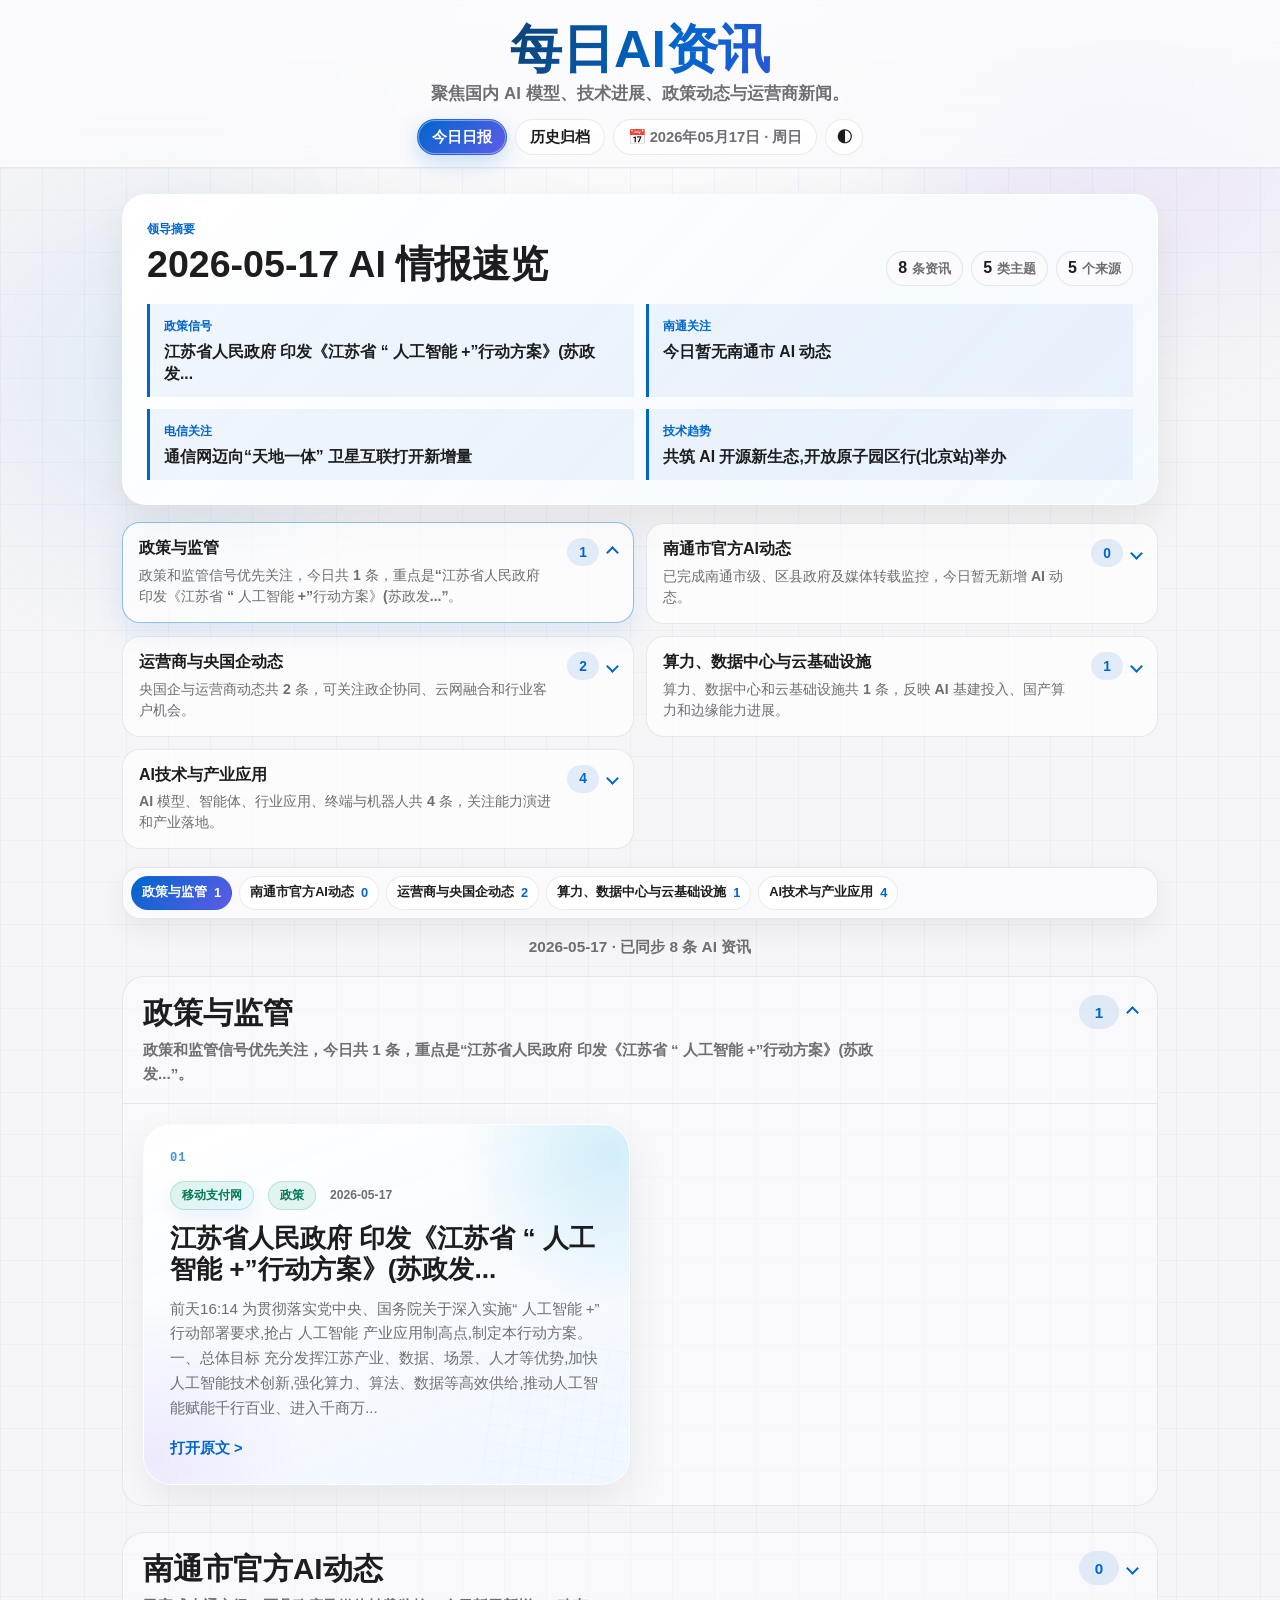
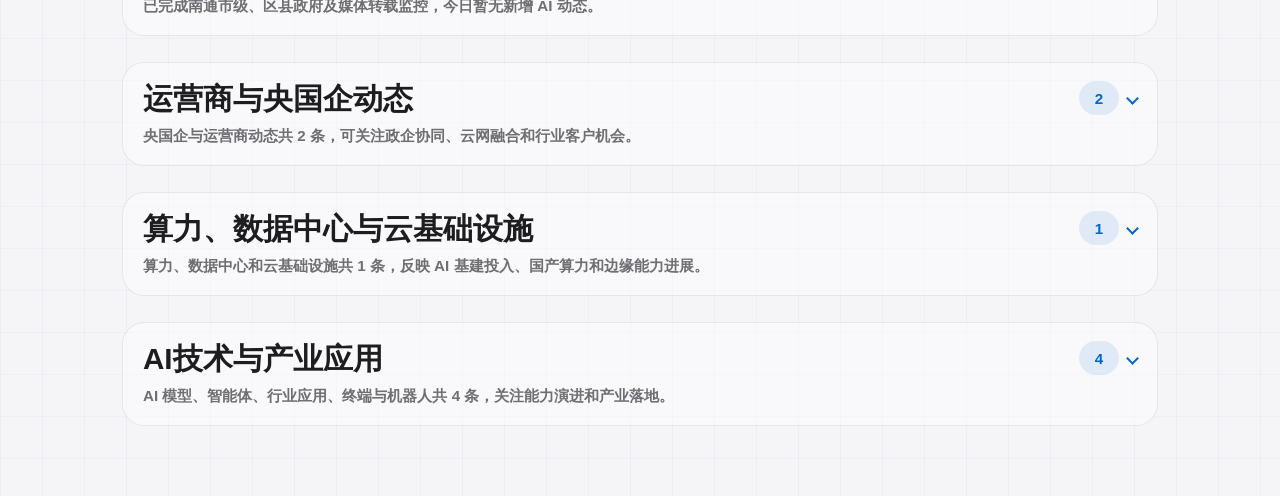
==== commit d17fc195: "Expand AI sources and improve brief navigation" ====
--- a/docs/ai-news.html
+++ b/docs/ai-news.html
@@ -1,11 +1,13 @@
 <!doctype html>
 <html lang="zh-CN">
+
 <head>
   <meta charset="utf-8">
   <meta name="viewport" content="width=device-width, initial-scale=1">
   <title>每日AI资讯</title>
-  <link rel="stylesheet" href="assets/css/ai-news.css">
+  <link rel="stylesheet" href="assets/css/ai-news.css?v=20260615">
 </head>
+
 <body data-page="today">
   <header class="site-header">
     <div class="site-header-inner">
@@ -15,19 +17,24 @@
         <a class="menu-item active" href="ai-news.html">今日日报</a>
         <a class="menu-item" href="ai-news-archive.html">历史归档</a>
         <span class="menu-date" id="active-date">📅 加载中</span>
-        <button class="theme-toggle" id="theme-toggle" type="button" aria-label="切换深浅色" title="切换深浅色">◐</button>
+        <button class="theme-toggle" id="theme-toggle" type="button" aria-label="切换深浅色" title="切换深浅色">☼</button>
       </nav>
     </div>
   </header>
 
   <main class="page-shell">
     <section class="leadership-panel" id="leadership-panel"></section>
+    <section class="source-health" id="source-health" aria-live="polite" hidden></section>
     <section class="category-overview" id="category-overview"></section>
+    <nav class="category-nav" aria-label="资讯分类">
+      <div class="category-nav-list" id="category-nav-list"></div>
+    </nav>
     <section class="brief-line" id="brief-line">正在同步资讯流</section>
     <section class="news-board" id="news-board"></section>
     <section class="empty-state" id="empty-state" hidden>暂无匹配资讯</section>
   </main>
 
-  <script src="assets/js/ai-news.js" defer></script>
+  <script src="assets/js/ai-news.js?v=20260615" defer></script>
 </body>
+
 </html>
--- a/docs/assets/css/ai-news.css
+++ b/docs/assets/css/ai-news.css
@@ -40,8 +40,13 @@
   box-sizing: border-box;
 }
 
+[hidden] {
+  display: none !important;
+}
+
 html {
   background: var(--bg);
+  scroll-behavior: smooth;
 }
 
 body {
@@ -285,7 +290,7 @@
 
 .insight-list {
   display: grid;
-  grid-template-columns: repeat(3, minmax(0, 1fr));
+  grid-template-columns: repeat(2, minmax(0, 1fr));
   gap: 12px;
 }
 
@@ -322,6 +327,10 @@
 }
 
 .category-brief {
+  width: 100%;
+  cursor: pointer;
+  font: inherit;
+  text-align: left;
   display: flex;
   gap: 14px;
   align-items: flex-start;
@@ -330,7 +339,41 @@
   border: 1px solid var(--line);
   border-radius: 18px;
   background: rgba(255, 255, 255, 0.68);
+  color: inherit;
   padding: 15px 16px;
+  text-decoration: none;
+  transition: border-color 0.18s ease, box-shadow 0.18s ease, transform 0.18s ease;
+}
+
+.category-brief:hover,
+.category-brief:focus-visible,
+.category-brief.active {
+  border-color: rgba(0, 102, 204, 0.42);
+  box-shadow: 0 10px 28px rgba(0, 102, 204, 0.1);
+  outline: none;
+  transform: translateY(-1px);
+}
+
+.category-brief-side,
+.section-head-side {
+  display: inline-flex;
+  gap: 9px;
+  align-items: center;
+}
+
+.category-brief i,
+.category-section-head i {
+  width: 9px;
+  height: 9px;
+  border-right: 2px solid var(--blue);
+  border-bottom: 2px solid var(--blue);
+  transform: rotate(45deg);
+  transition: transform 0.18s ease;
+}
+
+.category-brief.active i,
+.category-section.expanded .category-section-head i {
+  transform: rotate(225deg);
 }
 
 :root[data-theme="dark"] .category-brief {
@@ -362,6 +405,97 @@
   background: rgba(0, 102, 204, 0.1);
   color: var(--blue);
   font-size: 0.86rem;
+}
+
+.source-health {
+  display: flex;
+  flex-wrap: wrap;
+  gap: 8px 14px;
+  align-items: center;
+  margin: 0 0 18px;
+  border: 1px solid rgba(0, 166, 118, 0.2);
+  border-radius: 16px;
+  background: rgba(0, 166, 118, 0.07);
+  color: var(--muted);
+  font-size: 0.86rem;
+  padding: 11px 14px;
+}
+
+.source-health strong {
+  color: var(--text);
+}
+
+.source-health--warning {
+  border-color: rgba(245, 158, 11, 0.3);
+  background: rgba(245, 158, 11, 0.08);
+}
+
+.health-dot {
+  width: 9px;
+  height: 9px;
+  border-radius: 50%;
+  background: var(--green);
+  box-shadow: 0 0 0 4px rgba(0, 166, 118, 0.12);
+}
+
+.source-health--warning .health-dot {
+  background: var(--orange);
+  box-shadow: 0 0 0 4px rgba(245, 158, 11, 0.12);
+}
+
+.category-nav {
+  position: sticky;
+  top: 150px;
+  z-index: 8;
+  margin: 0 0 18px;
+  overflow-x: auto;
+  border: 1px solid var(--line);
+  border-radius: 18px;
+  background: rgba(251, 251, 253, 0.88);
+  box-shadow: 0 10px 28px rgba(0, 0, 0, 0.06);
+  backdrop-filter: saturate(160%) blur(16px);
+  padding: 8px;
+  scrollbar-width: thin;
+}
+
+:root[data-theme="dark"] .category-nav {
+  background: rgba(7, 17, 27, 0.9);
+}
+
+.category-nav-list {
+  display: flex;
+  gap: 7px;
+  min-width: max-content;
+}
+
+.category-nav-chip {
+  display: inline-flex;
+  gap: 7px;
+  align-items: center;
+  min-height: 34px;
+  border: 1px solid var(--line);
+  border-radius: 999px;
+  background: var(--surface);
+  color: var(--text);
+  cursor: pointer;
+  font: inherit;
+  font-size: 0.8rem;
+  font-weight: 700;
+  padding: 6px 10px;
+}
+
+.category-nav-chip strong {
+  color: var(--blue);
+}
+
+.category-nav-chip.active {
+  border-color: transparent;
+  background: linear-gradient(135deg, var(--blue), #5e5ce6);
+  color: #fff;
+}
+
+.category-nav-chip.active strong {
+  color: #fff;
 }
 
 .archive-strip {
@@ -446,16 +580,35 @@
 
 .category-section {
   display: grid;
-  gap: 14px;
+  gap: 0;
+  scroll-margin-top: 180px;
+  border: 1px solid var(--line);
+  border-radius: 22px;
+  background: rgba(255, 255, 255, 0.45);
+  overflow: hidden;
+}
+
+.category-section:focus {
+  outline: none;
 }
 
 .category-section-head {
+  width: 100%;
   display: flex;
   gap: 16px;
   align-items: flex-start;
   justify-content: space-between;
+  border: 0;
+  background: transparent;
+  color: inherit;
+  cursor: pointer;
+  font: inherit;
+  padding: 18px 20px;
+  text-align: left;
+}
+
+.category-section.expanded .category-section-head {
   border-bottom: 1px solid var(--line);
-  padding-bottom: 12px;
 }
 
 .category-section-head h2 {
@@ -489,6 +642,17 @@
   display: grid;
   grid-template-columns: repeat(2, minmax(0, 1fr));
   gap: 20px;
+  padding: 20px;
+}
+
+.category-empty {
+  grid-column: 1 / -1;
+  border: 1px dashed var(--line);
+  border-radius: 18px;
+  background: var(--surface-soft);
+  color: var(--muted);
+  padding: 28px;
+  text-align: center;
 }
 
 .news-card {
@@ -615,6 +779,29 @@
   padding: 7px 11px;
 }
 
+.official-pill,
+.language-pill {
+  display: inline-flex;
+  align-items: center;
+  border-radius: 999px;
+  font-size: 0.72rem;
+  font-weight: 850;
+  line-height: 1;
+  padding: 6px 9px;
+}
+
+.official-pill {
+  border: 1px solid rgba(124, 58, 237, 0.22);
+  background: rgba(124, 58, 237, 0.1);
+  color: var(--violet);
+}
+
+.language-pill {
+  border: 1px solid rgba(245, 158, 11, 0.24);
+  background: rgba(245, 158, 11, 0.1);
+  color: #92400e;
+}
+
 :root[data-theme="dark"] .type-pill {
   border-color: rgba(77, 255, 186, 0.24);
   background: rgba(77, 255, 186, 0.08);
@@ -740,6 +927,14 @@
     position: static;
   }
 
+  .category-section {
+    scroll-margin-top: 18px;
+  }
+
+  .category-nav {
+    top: 8px;
+  }
+
   .site-header h1 {
     margin-top: 8px;
     font-size: clamp(1.65rem, 8vw, 2.55rem);
@@ -753,6 +948,14 @@
   .category-overview,
   .insight-list {
     grid-template-columns: 1fr;
+  }
+
+  .category-section-head {
+    padding: 16px;
+  }
+
+  .category-news-grid {
+    padding: 14px;
   }
 
   .leadership-head {
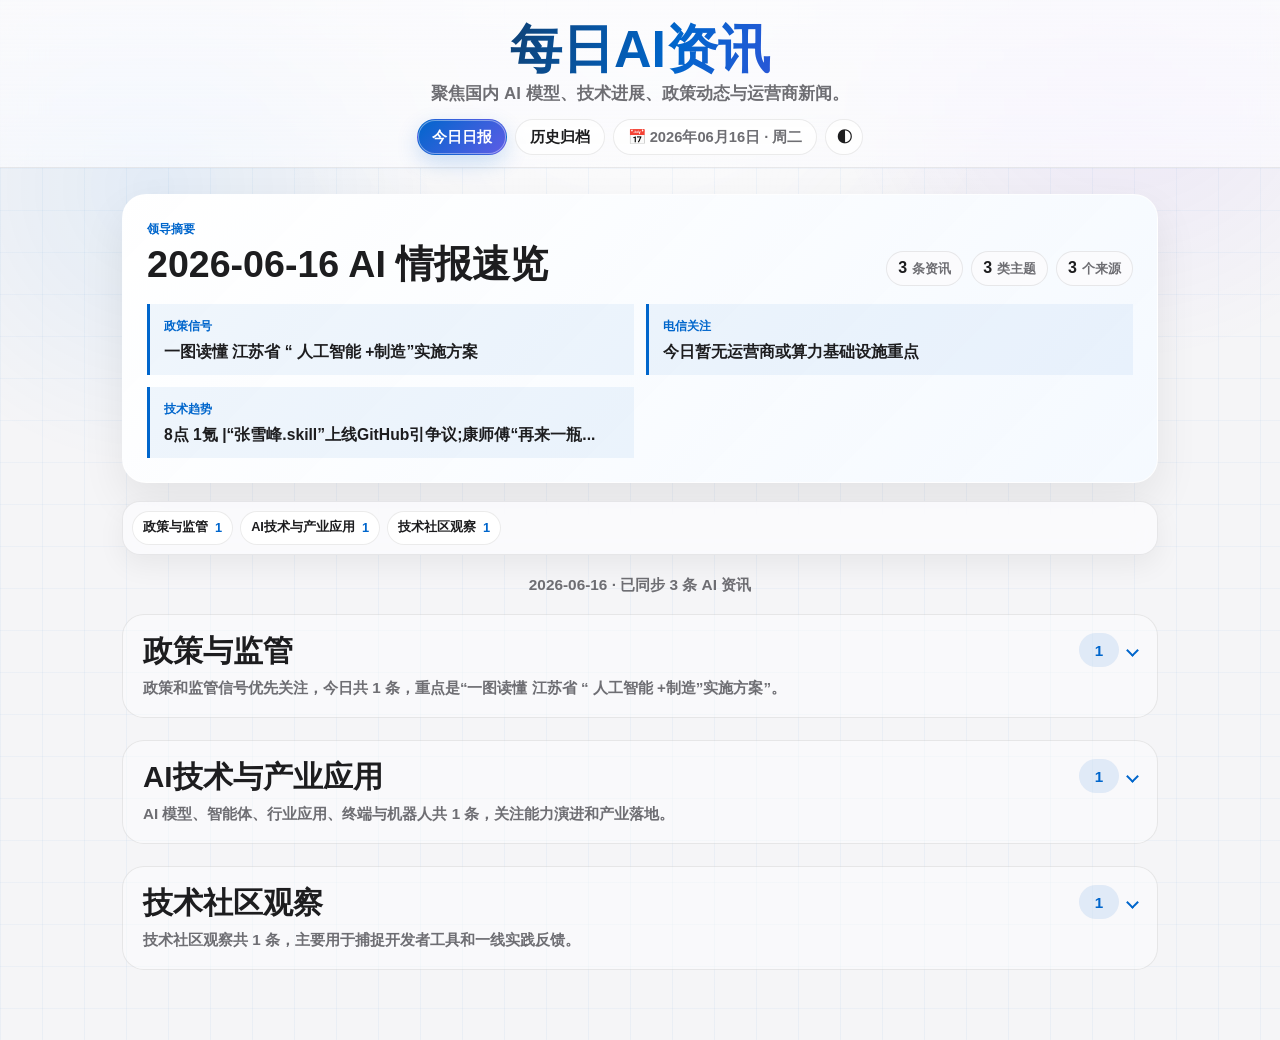
==== commit 3543f44d: "Schedule daily brief notification at 9am" ====
--- a/docs/ai-news.html
+++ b/docs/ai-news.html
@@ -5,7 +5,7 @@
   <meta charset="utf-8">
   <meta name="viewport" content="width=device-width, initial-scale=1">
   <title>每日AI资讯</title>
-  <link rel="stylesheet" href="assets/css/ai-news.css?v=20260615">
+  <link rel="stylesheet" href="assets/css/ai-news.css?v=20260616">
 </head>
 
 <body data-page="today">
@@ -24,8 +24,6 @@
 
   <main class="page-shell">
     <section class="leadership-panel" id="leadership-panel"></section>
-    <section class="source-health" id="source-health" aria-live="polite" hidden></section>
-    <section class="category-overview" id="category-overview"></section>
     <nav class="category-nav" aria-label="资讯分类">
       <div class="category-nav-list" id="category-nav-list"></div>
     </nav>
@@ -34,7 +32,7 @@
     <section class="empty-state" id="empty-state" hidden>暂无匹配资讯</section>
   </main>
 
-  <script src="assets/js/ai-news.js?v=20260615" defer></script>
+  <script src="assets/js/ai-news.js?v=20260616" defer></script>
 </body>
 
 </html>
--- a/docs/assets/css/ai-news.css
+++ b/docs/assets/css/ai-news.css
@@ -81,9 +81,7 @@
 }
 
 .site-header {
-  position: sticky;
-  top: 0;
-  z-index: 10;
+  position: static;
   border-bottom: 1px solid var(--line);
   background: linear-gradient(180deg, rgba(251, 251, 253, 0.86), rgba(251, 251, 253, 0.7));
   backdrop-filter: saturate(180%) blur(20px);
@@ -319,49 +317,12 @@
   line-height: 1.42;
 }
 
-.category-overview {
-  display: grid;
-  grid-template-columns: repeat(2, minmax(0, 1fr));
-  gap: 12px;
-  margin: 0 0 18px;
-}
-
-.category-brief {
-  width: 100%;
-  cursor: pointer;
-  font: inherit;
-  text-align: left;
-  display: flex;
-  gap: 14px;
-  align-items: flex-start;
-  justify-content: space-between;
-  min-width: 0;
-  border: 1px solid var(--line);
-  border-radius: 18px;
-  background: rgba(255, 255, 255, 0.68);
-  color: inherit;
-  padding: 15px 16px;
-  text-decoration: none;
-  transition: border-color 0.18s ease, box-shadow 0.18s ease, transform 0.18s ease;
-}
-
-.category-brief:hover,
-.category-brief:focus-visible,
-.category-brief.active {
-  border-color: rgba(0, 102, 204, 0.42);
-  box-shadow: 0 10px 28px rgba(0, 102, 204, 0.1);
-  outline: none;
-  transform: translateY(-1px);
-}
-
-.category-brief-side,
 .section-head-side {
   display: inline-flex;
   gap: 9px;
   align-items: center;
 }
 
-.category-brief i,
 .category-section-head i {
   width: 9px;
   height: 9px;
@@ -371,90 +332,22 @@
   transition: transform 0.18s ease;
 }
 
-.category-brief.active i,
 .category-section.expanded .category-section-head i {
   transform: rotate(225deg);
 }
 
-:root[data-theme="dark"] .category-brief {
-  border-color: rgba(87, 208, 255, 0.18);
-  background: rgba(12, 28, 43, 0.76);
-}
-
-.category-brief h3 {
-  margin: 0;
-  font-size: 1rem;
-  line-height: 1.28;
-}
-
-.category-brief p {
-  margin: 6px 0 0;
-  color: var(--muted);
-  font-size: 0.88rem;
-  font-weight: 560;
-  line-height: 1.5;
-}
-
-.category-brief strong {
-  display: inline-flex;
-  align-items: center;
-  justify-content: center;
-  min-width: 32px;
-  height: 28px;
-  border-radius: 999px;
-  background: rgba(0, 102, 204, 0.1);
-  color: var(--blue);
-  font-size: 0.86rem;
-}
-
-.source-health {
-  display: flex;
-  flex-wrap: wrap;
-  gap: 8px 14px;
-  align-items: center;
-  margin: 0 0 18px;
-  border: 1px solid rgba(0, 166, 118, 0.2);
-  border-radius: 16px;
-  background: rgba(0, 166, 118, 0.07);
-  color: var(--muted);
-  font-size: 0.86rem;
-  padding: 11px 14px;
-}
-
-.source-health strong {
-  color: var(--text);
-}
-
-.source-health--warning {
-  border-color: rgba(245, 158, 11, 0.3);
-  background: rgba(245, 158, 11, 0.08);
-}
-
-.health-dot {
-  width: 9px;
-  height: 9px;
-  border-radius: 50%;
-  background: var(--green);
-  box-shadow: 0 0 0 4px rgba(0, 166, 118, 0.12);
-}
-
-.source-health--warning .health-dot {
-  background: var(--orange);
-  box-shadow: 0 0 0 4px rgba(245, 158, 11, 0.12);
-}
-
 .category-nav {
   position: sticky;
-  top: 150px;
-  z-index: 8;
-  margin: 0 0 18px;
+  top: 0;
+  z-index: 10;
+  margin: 4px 0 20px;
   overflow-x: auto;
   border: 1px solid var(--line);
   border-radius: 18px;
   background: rgba(251, 251, 253, 0.88);
   box-shadow: 0 10px 28px rgba(0, 0, 0, 0.06);
   backdrop-filter: saturate(160%) blur(16px);
-  padding: 8px;
+  padding: 9px;
   scrollbar-width: thin;
 }
 
@@ -575,13 +468,13 @@
 
 .news-board {
   display: grid;
-  gap: 26px;
+  gap: 22px;
 }
 
 .category-section {
   display: grid;
   gap: 0;
-  scroll-margin-top: 180px;
+  scroll-margin-top: 66px;
   border: 1px solid var(--line);
   border-radius: 22px;
   background: rgba(255, 255, 255, 0.45);
@@ -923,16 +816,13 @@
 }
 
 @media (max-width: 820px) {
-  .site-header {
-    position: static;
-  }
-
   .category-section {
-    scroll-margin-top: 18px;
+    scroll-margin-top: 62px;
   }
 
   .category-nav {
-    top: 8px;
+    top: 0;
+    margin-bottom: 16px;
   }
 
   .site-header h1 {
@@ -945,7 +835,6 @@
   }
 
   .category-news-grid,
-  .category-overview,
   .insight-list {
     grid-template-columns: 1fr;
   }
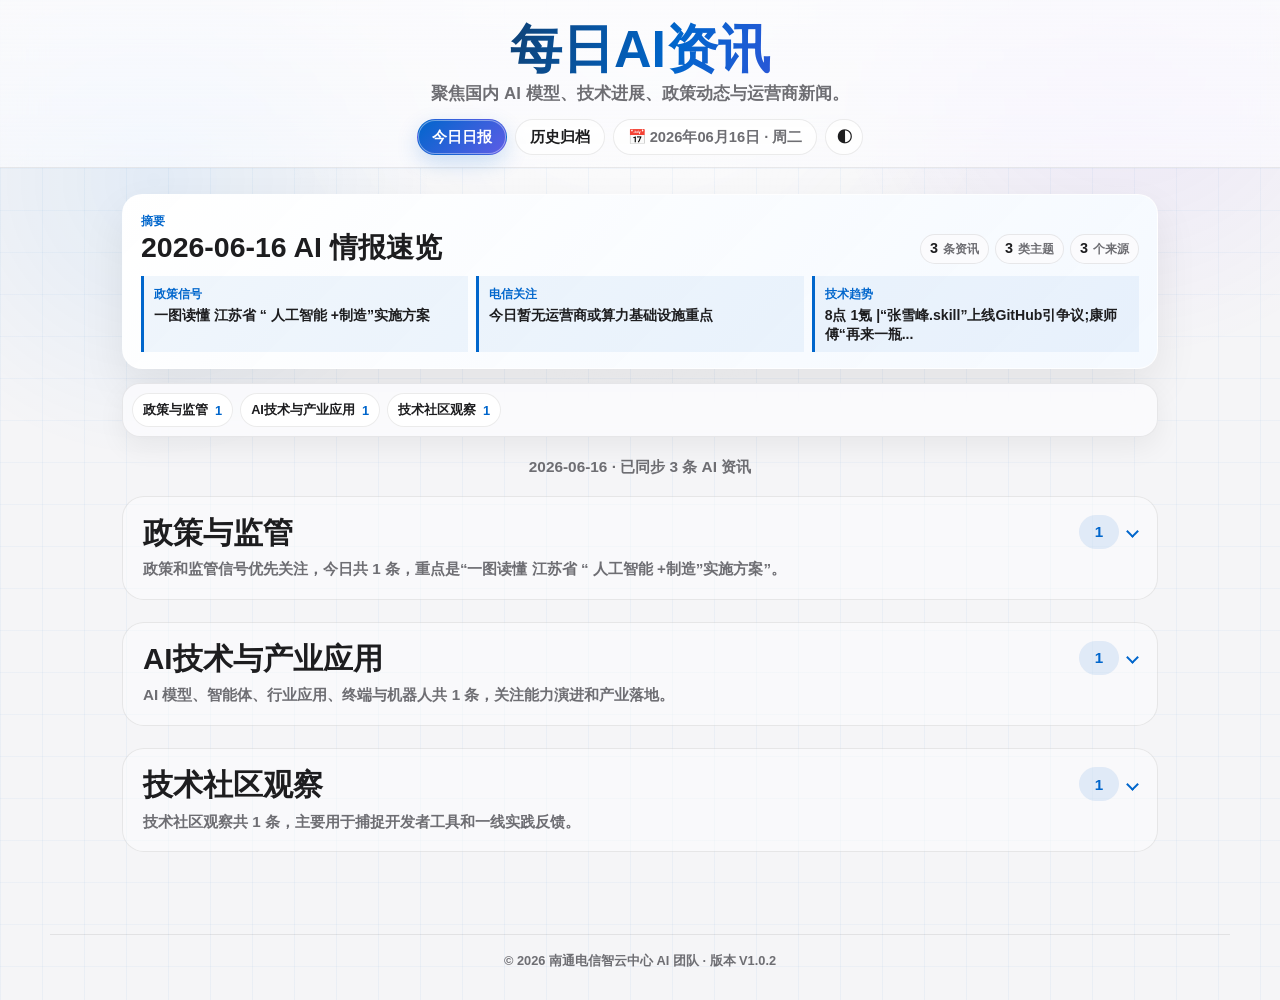
==== commit bc57f717: "Compact brief and filter vehicle news" ====
--- a/docs/ai-news.html
+++ b/docs/ai-news.html
@@ -5,7 +5,7 @@
   <meta charset="utf-8">
   <meta name="viewport" content="width=device-width, initial-scale=1">
   <title>每日AI资讯</title>
-  <link rel="stylesheet" href="assets/css/ai-news.css?v=20260616">
+  <link rel="stylesheet" href="assets/css/ai-news.css?v=20260622">
 </head>
 
 <body data-page="today">
@@ -32,7 +32,11 @@
     <section class="empty-state" id="empty-state" hidden>暂无匹配资讯</section>
   </main>
 
-  <script src="assets/js/ai-news.js?v=20260616" defer></script>
+  <footer class="site-footer">
+    <span>© 2026 南通电信智云中心 AI 团队 · 版本 V1.0.2</span>
+  </footer>
+
+  <script src="assets/js/ai-news.js?v=20260622" defer></script>
 </body>
 
 </html>
--- a/docs/assets/css/ai-news.css
+++ b/docs/assets/css/ai-news.css
@@ -216,15 +216,15 @@
 
 .leadership-panel {
   display: grid;
-  gap: 18px;
-  margin: 0 0 18px;
+  gap: 12px;
+  margin: 0 0 14px;
   border: 1px solid rgba(255, 255, 255, 0.82);
-  border-radius: 24px;
+  border-radius: 20px;
   background:
     linear-gradient(135deg, rgba(255, 255, 255, 0.98), rgba(244, 249, 255, 0.94)),
     var(--surface);
   box-shadow: var(--shadow);
-  padding: 24px;
+  padding: 16px 18px;
 }
 
 :root[data-theme="dark"] .leadership-panel {
@@ -237,7 +237,7 @@
 
 .leadership-head {
   display: flex;
-  gap: 18px;
+  gap: 14px;
   align-items: flex-end;
   justify-content: space-between;
 }
@@ -245,20 +245,20 @@
 .eyebrow {
   display: inline-flex;
   color: var(--blue);
-  font-size: 0.78rem;
+  font-size: 0.72rem;
   font-weight: 850;
 }
 
 .leadership-head h2 {
-  margin: 6px 0 0;
-  font-size: clamp(1.45rem, 3.2vw, 2.35rem);
+  margin: 3px 0 0;
+  font-size: clamp(1.16rem, 2.4vw, 1.78rem);
   line-height: 1.1;
 }
 
 .metric-row {
   display: flex;
   flex-wrap: wrap;
-  gap: 8px;
+  gap: 6px;
   justify-content: flex-end;
 }
 
@@ -266,19 +266,19 @@
   display: inline-flex;
   gap: 5px;
   align-items: baseline;
-  min-height: 32px;
+  min-height: 26px;
   border: 1px solid var(--line);
   border-radius: 999px;
   background: var(--surface-soft);
   color: var(--muted);
-  font-size: 0.82rem;
+  font-size: 0.76rem;
   font-weight: 700;
-  padding: 7px 11px;
+  padding: 5px 9px;
 }
 
 .metric-row strong {
   color: var(--text);
-  font-size: 1rem;
+  font-size: 0.9rem;
 }
 
 :root[data-theme="dark"] .metric-row span {
@@ -288,15 +288,15 @@
 
 .insight-list {
   display: grid;
-  grid-template-columns: repeat(2, minmax(0, 1fr));
-  gap: 12px;
+  grid-template-columns: repeat(auto-fit, minmax(190px, 1fr));
+  gap: 8px;
 }
 
 .insight-item {
   min-width: 0;
   border-left: 3px solid var(--blue);
   background: rgba(0, 102, 204, 0.06);
-  padding: 12px 14px;
+  padding: 8px 10px;
 }
 
 :root[data-theme="dark"] .insight-item {
@@ -305,16 +305,35 @@
 
 .insight-item span {
   color: var(--blue);
-  font-size: 0.78rem;
+  font-size: 0.72rem;
   font-weight: 850;
 }
 
 .insight-item p {
-  margin: 6px 0 0;
+  margin: 4px 0 0;
   color: var(--text);
-  font-size: 0.98rem;
+  font-size: 0.88rem;
   font-weight: 650;
-  line-height: 1.42;
+  line-height: 1.36;
+}
+
+.site-footer {
+  max-width: 1180px;
+  margin: 12px auto 0;
+  border-top: 1px solid var(--line);
+  color: var(--muted);
+  font-size: 0.8rem;
+  font-weight: 650;
+  padding: 18px 28px 30px;
+  text-align: center;
+}
+
+.site-footer span {
+  display: inline-flex;
+  gap: 8px;
+  align-items: center;
+  justify-content: center;
+  flex-wrap: wrap;
 }
 
 .section-head-side {
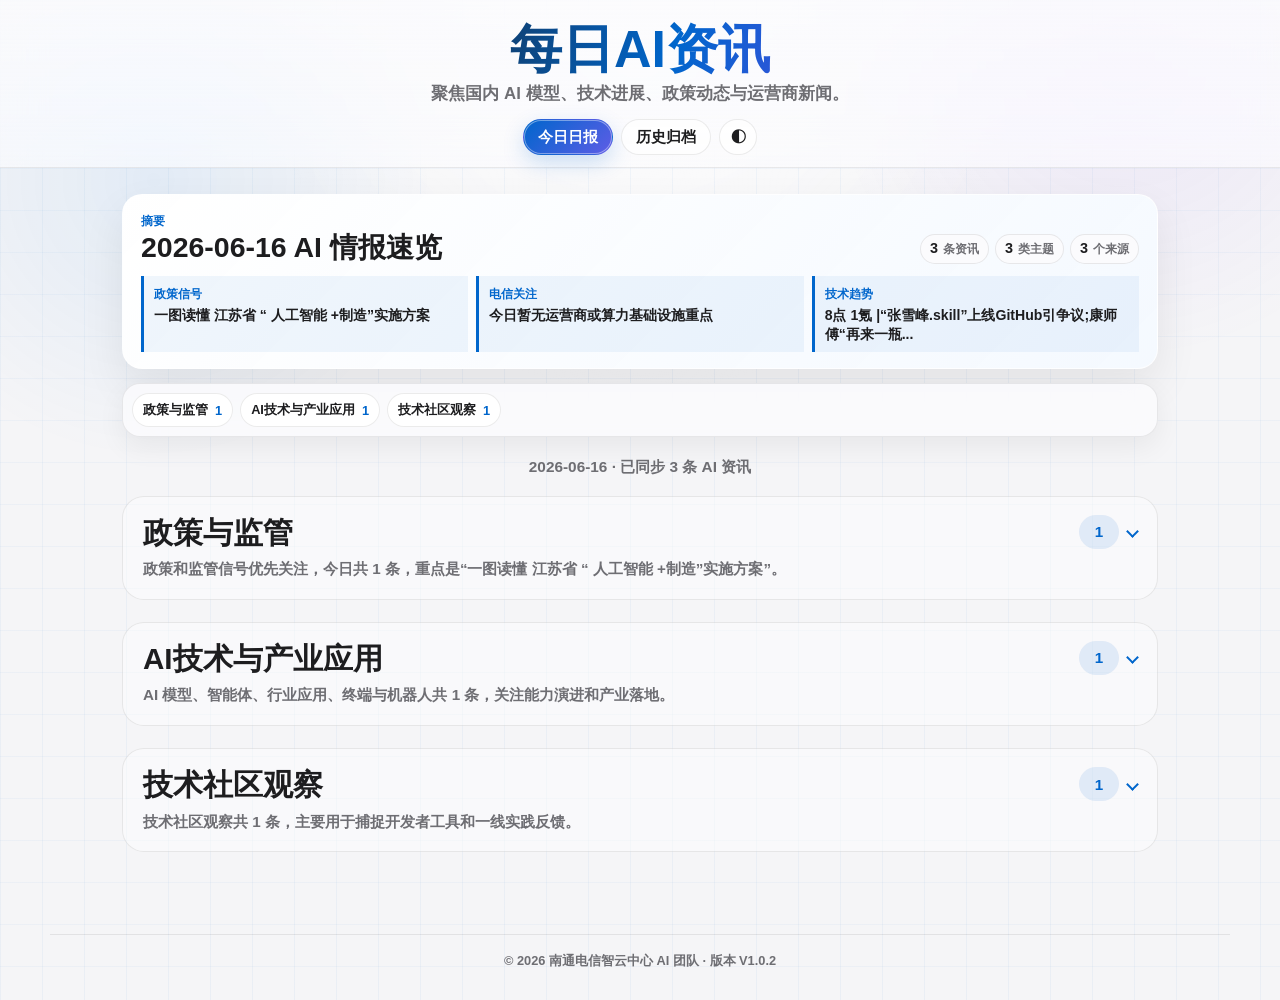
==== commit 74bb59cd: "Remove header date from news pages" ====
--- a/docs/ai-news.html
+++ b/docs/ai-news.html
@@ -16,7 +16,6 @@
       <nav class="main-menu" aria-label="页面菜单">
         <a class="menu-item active" href="ai-news.html">今日日报</a>
         <a class="menu-item" href="ai-news-archive.html">历史归档</a>
-        <span class="menu-date" id="active-date">📅 加载中</span>
         <button class="theme-toggle" id="theme-toggle" type="button" aria-label="切换深浅色" title="切换深浅色">☼</button>
       </nav>
     </div>
